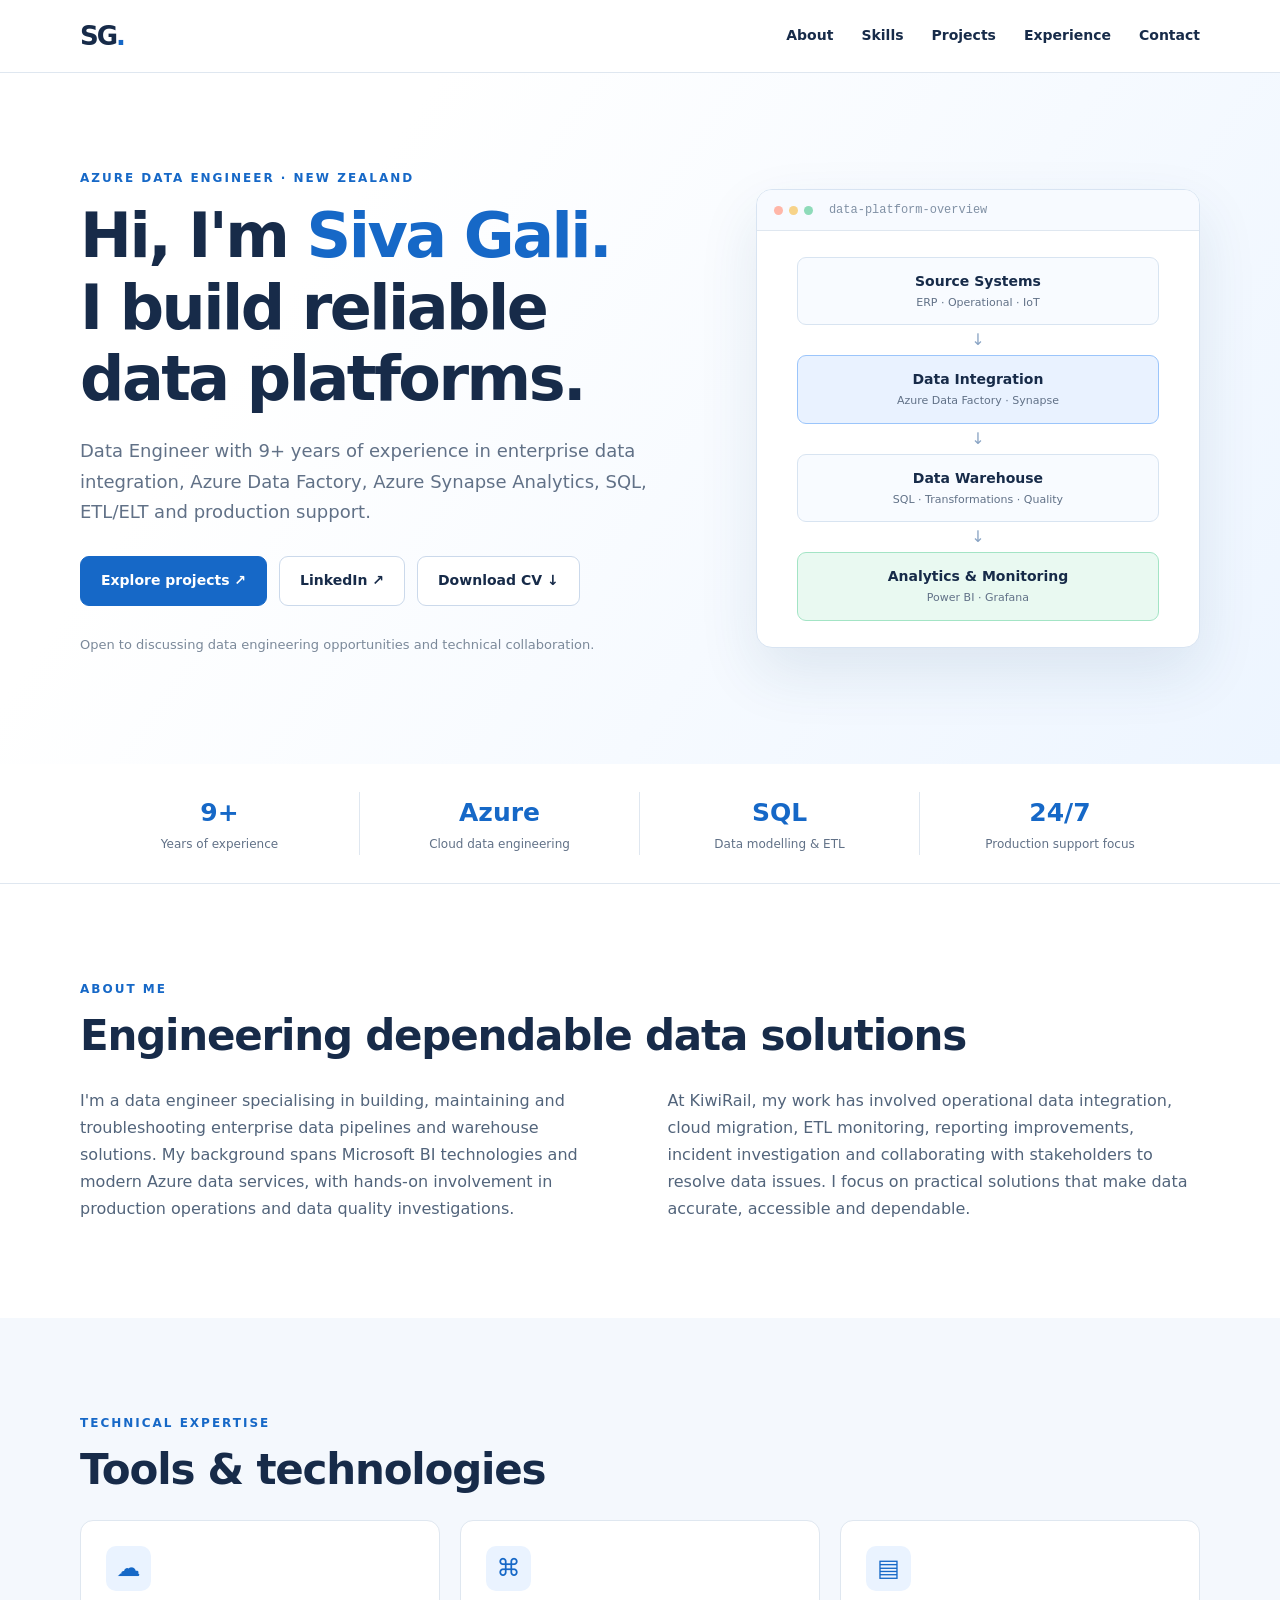
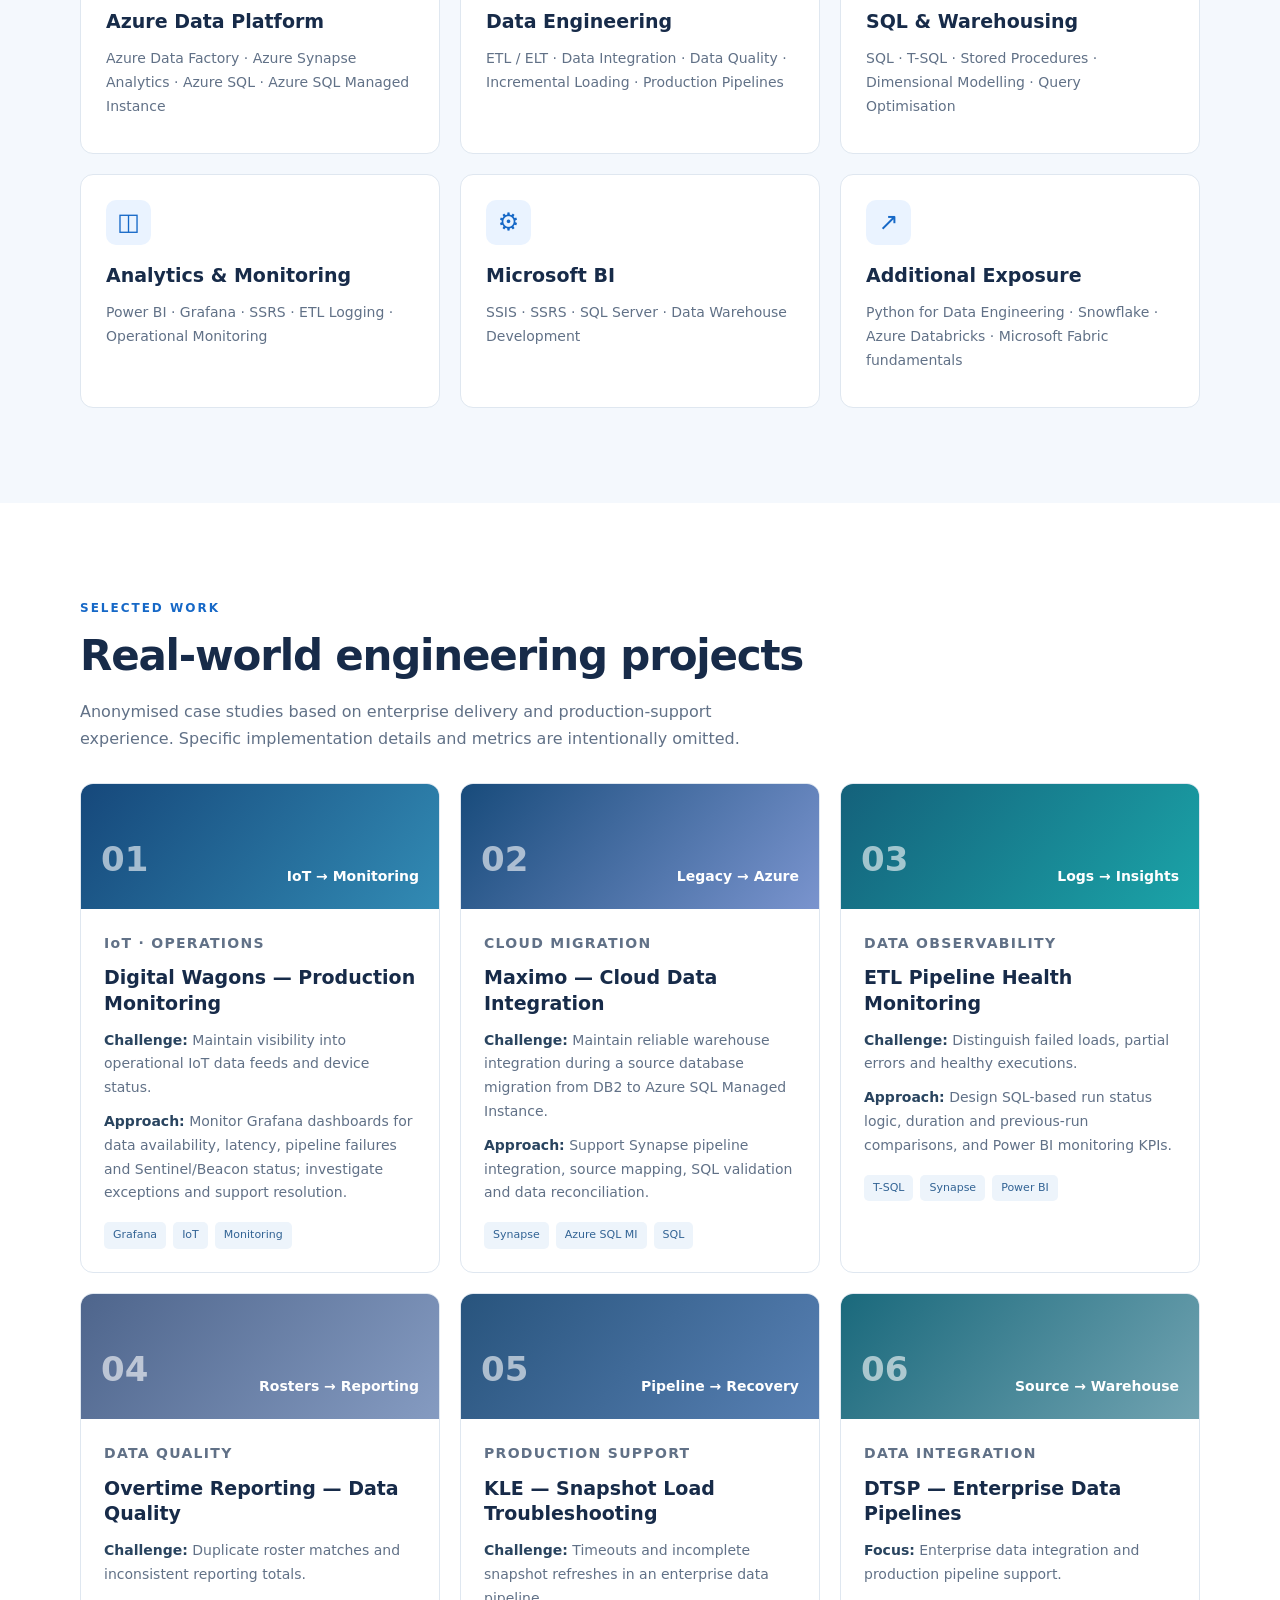
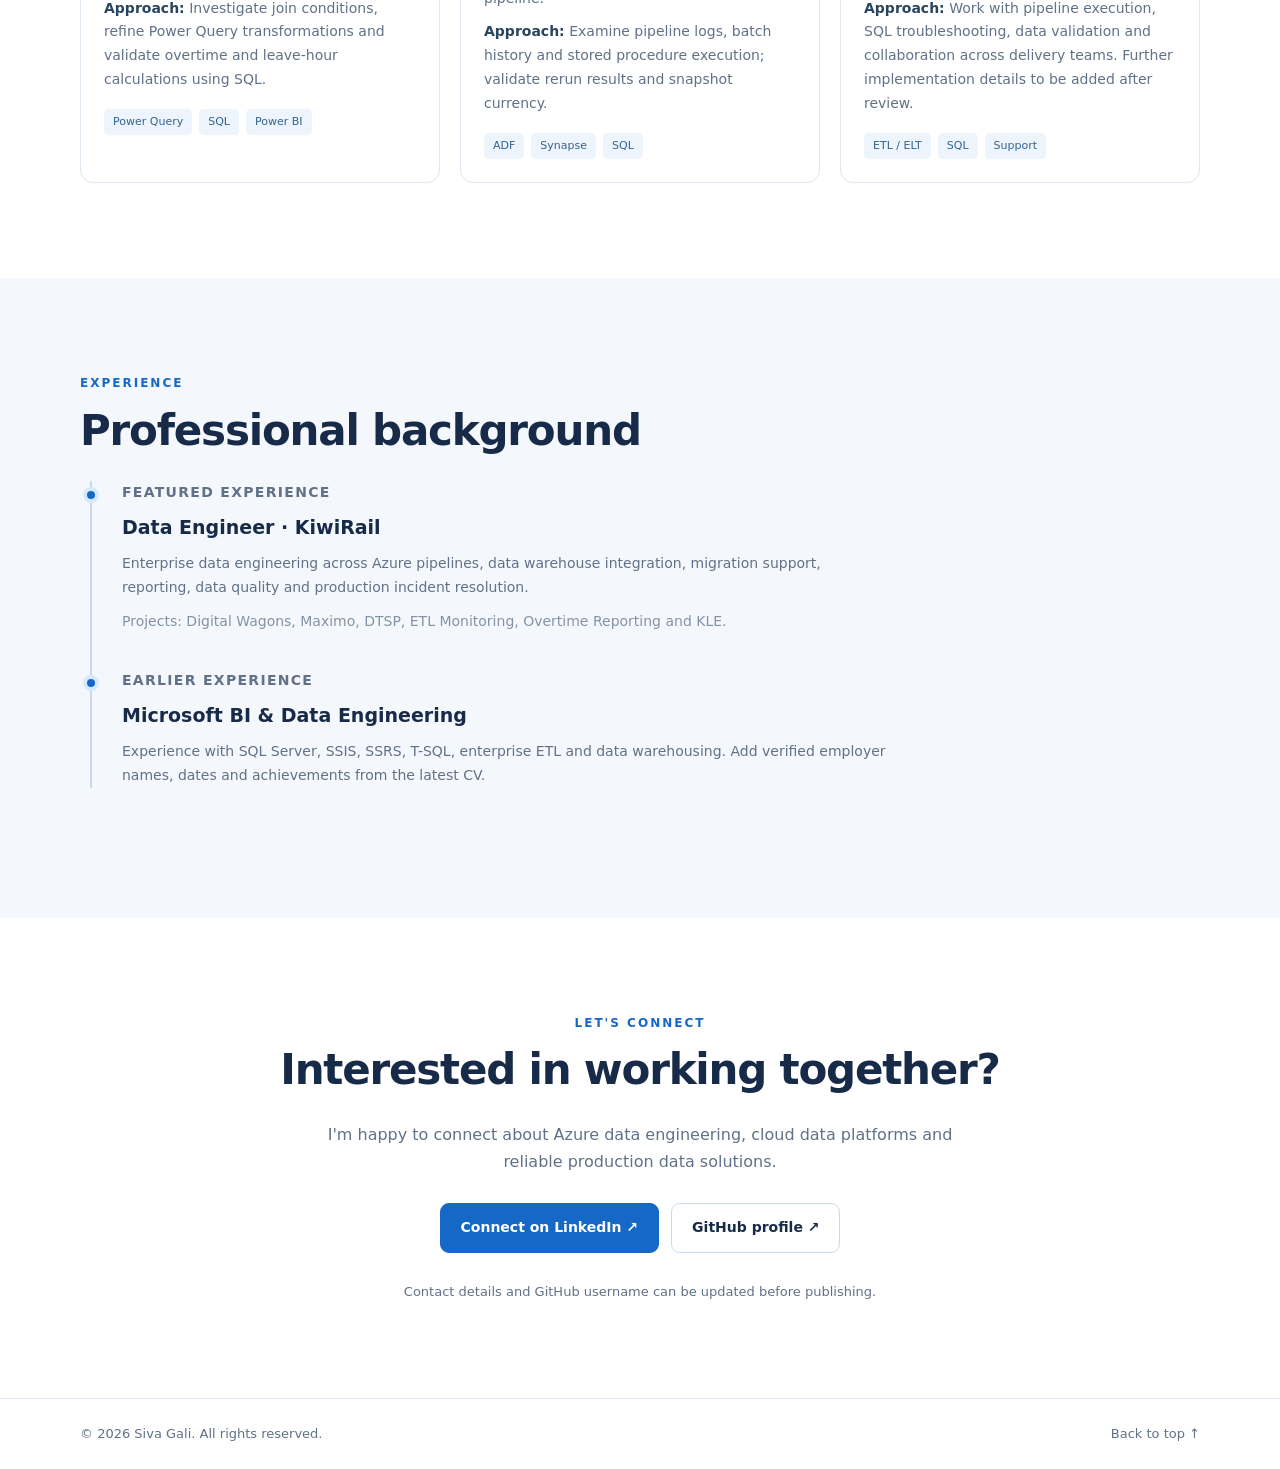
==== index.html @ 20478a02 "Add files via upload Version 1" ====
<!doctype html>
<html lang="en"><head><meta charset="utf-8"><meta name="viewport" content="width=device-width,initial-scale=1"><meta name="description" content="Siva Gali — Azure Data Engineer with 9+ years of experience in data engineering, ETL, Synapse, SQL and production support."><title>Siva Gali | Azure Data Engineer</title><link rel="stylesheet" href="styles.css"></head>
<body><header class="top"><nav class="wrap nav" aria-label="Main navigation"><a class="brand" href="#home">SG<span>.</span></a><button class="menu" aria-label="Toggle menu" aria-expanded="false">☰</button><div class="links" id="navlinks"><a href="#about">About</a><a href="#skills">Skills</a><a href="#projects">Projects</a><a href="#experience">Experience</a><a href="#contact">Contact</a></div></nav></header>
<main><section id="home" class="hero"><div class="wrap hero-grid"><div><p class="eyebrow">AZURE DATA ENGINEER · NEW ZEALAND</p><h1>Hi, I'm <span>Siva Gali.</span><br> I build reliable data platforms.</h1><p class="lead">Data Engineer with 9+ years of experience in enterprise data integration, Azure Data Factory, Azure Synapse Analytics, SQL, ETL/ELT and production support.</p><div class="actions"><a class="btn primary" href="#projects">Explore projects ↗</a><a class="btn secondary" href="https://www.linkedin.com/in/sivagali/" target="_blank" rel="noopener noreferrer">LinkedIn ↗</a><a class="btn secondary" href="resume.pdf" id="resume-link">Download CV ↓</a></div><p class="micro">Open to discussing data engineering opportunities and technical collaboration.</p></div><div class="hero-panel"><div class="panel-top"><span class="dot"></span><span class="dot"></span><span class="dot"></span><span class="panel-label">data-platform-overview</span></div><div class="flowchart"><div class="flow-node">Source Systems <small>ERP · Operational · IoT</small></div><div class="flow-arrow">↓</div><div class="flow-node blue">Data Integration <small>Azure Data Factory · Synapse</small></div><div class="flow-arrow">↓</div><div class="flow-node">Data Warehouse <small>SQL · Transformations · Quality</small></div><div class="flow-arrow">↓</div><div class="flow-node green">Analytics & Monitoring <small>Power BI · Grafana</small></div></div></div></div></section>
<section class="metrics"><div class="wrap metric-grid"><div><strong>9+</strong><span>Years of experience</span></div><div><strong>Azure</strong><span>Cloud data engineering</span></div><div><strong>SQL</strong><span>Data modelling & ETL</span></div><div><strong>24/7</strong><span>Production support focus</span></div></div></section>
<section id="about" class="section"><div class="wrap"><p class="eyebrow">ABOUT ME</p><h2>Engineering dependable data solutions</h2><div class="two-col"><p>I'm a data engineer specialising in building, maintaining and troubleshooting enterprise data pipelines and warehouse solutions. My background spans Microsoft BI technologies and modern Azure data services, with hands-on involvement in production operations and data quality investigations.</p><p>At KiwiRail, my work has involved operational data integration, cloud migration, ETL monitoring, reporting improvements, incident investigation and collaborating with stakeholders to resolve data issues. I focus on practical solutions that make data accurate, accessible and dependable.</p></div></div></section>
<section id="skills" class="section soft"><div class="wrap"><p class="eyebrow">TECHNICAL EXPERTISE</p><h2>Tools & technologies</h2><div class="skill-grid"><article class="tile"><div class="tile-icon">☁</div><h3>Azure Data Platform</h3><p>Azure Data Factory · Azure Synapse Analytics · Azure SQL · Azure SQL Managed Instance</p></article><article class="tile"><div class="tile-icon">⌘</div><h3>Data Engineering</h3><p>ETL / ELT · Data Integration · Data Quality · Incremental Loading · Production Pipelines</p></article><article class="tile"><div class="tile-icon">▤</div><h3>SQL & Warehousing</h3><p>SQL · T-SQL · Stored Procedures · Dimensional Modelling · Query Optimisation</p></article><article class="tile"><div class="tile-icon">◫</div><h3>Analytics & Monitoring</h3><p>Power BI · Grafana · SSRS · ETL Logging · Operational Monitoring</p></article><article class="tile"><div class="tile-icon">⚙</div><h3>Microsoft BI</h3><p>SSIS · SSRS · SQL Server · Data Warehouse Development</p></article><article class="tile"><div class="tile-icon">↗</div><h3>Additional Exposure</h3><p>Python for Data Engineering · Snowflake · Azure Databricks · Microsoft Fabric fundamentals</p></article></div></div></section>
<section id="projects" class="section"><div class="wrap"><p class="eyebrow">SELECTED WORK</p><h2>Real-world engineering projects</h2><p class="section-intro">Anonymised case studies based on enterprise delivery and production-support experience. Specific implementation details and metrics are intentionally omitted.</p><div class="project-grid">
<article class="project"><div class="project-art art1"><span>01</span><b>IoT → Monitoring</b></div><div class="project-body"><p class="category">IoT · OPERATIONS</p><h3>Digital Wagons — Production Monitoring</h3><p><b>Challenge:</b> Maintain visibility into operational IoT data feeds and device status.</p><p><b>Approach:</b> Monitor Grafana dashboards for data availability, latency, pipeline failures and Sentinel/Beacon status; investigate exceptions and support resolution.</p><div class="tags"><span>Grafana</span><span>IoT</span><span>Monitoring</span></div></div></article>
<article class="project"><div class="project-art art2"><span>02</span><b>Legacy → Azure</b></div><div class="project-body"><p class="category">CLOUD MIGRATION</p><h3>Maximo — Cloud Data Integration</h3><p><b>Challenge:</b> Maintain reliable warehouse integration during a source database migration from DB2 to Azure SQL Managed Instance.</p><p><b>Approach:</b> Support Synapse pipeline integration, source mapping, SQL validation and data reconciliation.</p><div class="tags"><span>Synapse</span><span>Azure SQL MI</span><span>SQL</span></div></div></article>
<article class="project"><div class="project-art art3"><span>03</span><b>Logs → Insights</b></div><div class="project-body"><p class="category">DATA OBSERVABILITY</p><h3>ETL Pipeline Health Monitoring</h3><p><b>Challenge:</b> Distinguish failed loads, partial errors and healthy executions.</p><p><b>Approach:</b> Design SQL-based run status logic, duration and previous-run comparisons, and Power BI monitoring KPIs.</p><div class="tags"><span>T-SQL</span><span>Synapse</span><span>Power BI</span></div></div></article>
<article class="project"><div class="project-art art4"><span>04</span><b>Rosters → Reporting</b></div><div class="project-body"><p class="category">DATA QUALITY</p><h3>Overtime Reporting — Data Quality</h3><p><b>Challenge:</b> Duplicate roster matches and inconsistent reporting totals.</p><p><b>Approach:</b> Investigate join conditions, refine Power Query transformations and validate overtime and leave-hour calculations using SQL.</p><div class="tags"><span>Power Query</span><span>SQL</span><span>Power BI</span></div></div></article>
<article class="project"><div class="project-art art5"><span>05</span><b>Pipeline → Recovery</b></div><div class="project-body"><p class="category">PRODUCTION SUPPORT</p><h3>KLE — Snapshot Load Troubleshooting</h3><p><b>Challenge:</b> Timeouts and incomplete snapshot refreshes in an enterprise data pipeline.</p><p><b>Approach:</b> Examine pipeline logs, batch history and stored procedure execution; validate rerun results and snapshot currency.</p><div class="tags"><span>ADF</span><span>Synapse</span><span>SQL</span></div></div></article>
<article class="project"><div class="project-art art6"><span>06</span><b>Source → Warehouse</b></div><div class="project-body"><p class="category">DATA INTEGRATION</p><h3>DTSP — Enterprise Data Pipelines</h3><p><b>Focus:</b> Enterprise data integration and production pipeline support.</p><p><b>Approach:</b> Work with pipeline execution, SQL troubleshooting, data validation and collaboration across delivery teams. Further implementation details to be added after review.</p><div class="tags"><span>ETL / ELT</span><span>SQL</span><span>Support</span></div></div></article>
</div></div></section>
<section id="experience" class="section soft"><div class="wrap"><p class="eyebrow">EXPERIENCE</p><h2>Professional background</h2><div class="timeline"><div class="timeline-item"><span class="timeline-mark"></span><div><p class="category">FEATURED EXPERIENCE</p><h3>Data Engineer · KiwiRail</h3><p>Enterprise data engineering across Azure pipelines, data warehouse integration, migration support, reporting, data quality and production incident resolution.</p><p class="muted">Projects: Digital Wagons, Maximo, DTSP, ETL Monitoring, Overtime Reporting and KLE.</p></div></div><div class="timeline-item"><span class="timeline-mark"></span><div><p class="category">EARLIER EXPERIENCE</p><h3>Microsoft BI & Data Engineering</h3><p>Experience with SQL Server, SSIS, SSRS, T-SQL, enterprise ETL and data warehousing. Add verified employer names, dates and achievements from the latest CV.</p></div></div></div></div></section>
<section id="contact" class="section contact"><div class="wrap"><p class="eyebrow">LET'S CONNECT</p><h2>Interested in working together?</h2><p>I'm happy to connect about Azure data engineering, cloud data platforms and reliable production data solutions.</p><div class="actions centered"><a class="btn primary" href="https://www.linkedin.com/in/sivagali/" target="_blank" rel="noopener noreferrer">Connect on LinkedIn ↗</a><a class="btn secondary" href="https://github.com/" target="_blank" rel="noopener noreferrer" id="github-link">GitHub profile ↗</a></div><p class="micro">Contact details and GitHub username can be updated before publishing.</p></div></section></main>
<footer><div class="wrap footer"><span>© <span id="year"></span> Siva Gali. All rights reserved.</span><a href="#home">Back to top ↑</a></div></footer><script src="script.js"></script></body></html>
---- styles.css ----
:root{--ink:#172b49;--muted:#617187;--blue:#1668c7;--pale:#f4f8fd;--line:#dfe7f0;--white:#fff}*{box-sizing:border-box}html{scroll-behavior:smooth;scroll-padding-top:80px}body{margin:0;font:16px/1.7 system-ui,-apple-system,Segoe UI,Arial,sans-serif;color:var(--ink);background:white}a{color:inherit;text-decoration:none}.wrap{width:min(1120px,calc(100% - 40px));margin:auto}.top{position:sticky;top:0;z-index:10;background:#ffffffed;backdrop-filter:blur(12px);border-bottom:1px solid var(--line)}.nav{height:72px;display:flex;justify-content:space-between;align-items:center}.brand{font-size:26px;font-weight:850;letter-spacing:-2px}.brand span,h1 span{color:var(--blue)}.links{display:flex;gap:28px;font-size:14px;font-weight:650}.links a:hover,.footer a:hover{color:var(--blue)}.menu{display:none;border:0;background:transparent;font-size:24px;cursor:pointer}.hero{background:linear-gradient(125deg,#fff 25%,#edf5ff);padding:95px 0}.hero-grid{display:grid;grid-template-columns:1.15fr .85fr;gap:75px;align-items:center}.eyebrow,.category{font-size:12px;letter-spacing:2px;font-weight:800;color:var(--blue);margin:0 0 12px}.category{font-size:10px;letter-spacing:1.3px}.hero h1{font-size:clamp(38px,5vw,62px);line-height:1.15;letter-spacing:-2.5px;margin:0 0 22px}.lead{font-size:18px;color:var(--muted);max-width:650px}.actions{display:flex;flex-wrap:wrap;gap:12px;margin:28px 0}.btn{display:inline-flex;align-items:center;justify-content:center;padding:12px 20px;border-radius:9px;font-weight:700;font-size:14px;border:1px solid #cbd9eb;transition:.2s}.btn:hover{transform:translateY(-2px);box-shadow:0 8px 20px #17335b1a}.primary{background:var(--blue);color:white;border-color:var(--blue)}.secondary{background:white;color:var(--ink)}.micro{color:#7b899a;font-size:13px}.hero-panel{border:1px solid #d8e4f2;background:white;border-radius:16px;box-shadow:0 25px 60px #1b47721b;overflow:hidden}.panel-top{background:#f7faff;border-bottom:1px solid var(--line);padding:13px 17px;display:flex;align-items:center;gap:6px}.dot{width:9px;height:9px;border-radius:50%;background:#c9d8e9}.dot:first-child{background:#ffb6a8}.dot:nth-child(2){background:#f7d389}.dot:nth-child(3){background:#8edbb9}.panel-label{margin-left:10px;font:12px ui-monospace,monospace;color:#8191a5}.flowchart{padding:26px 40px;text-align:center}.flow-node{border:1px solid #d8e4f1;background:#f8fbff;padding:12px 14px;border-radius:9px;font-weight:800;font-size:14px}.flow-node small{display:block;font-weight:500;font-size:11px;color:var(--muted)}.flow-node.blue{background:#e9f2ff;border-color:#9bc5fb}.flow-node.green{background:#e9f9f1;border-color:#a3e4c5}.flow-arrow{color:#8aa4c4;line-height:30px}.metrics{border-bottom:1px solid var(--line)}.metric-grid{display:grid;grid-template-columns:repeat(4,1fr);padding:28px 0}.metric-grid>div{display:flex;flex-direction:column;align-items:center;border-right:1px solid var(--line)}.metric-grid>div:last-child{border:0}.metric-grid strong{font-size:25px;color:var(--blue)}.metric-grid span{font-size:12px;color:var(--muted)}.section{padding:95px 0}.soft{background:var(--pale)}h2{font-size:clamp(29px,3.4vw,42px);line-height:1.2;letter-spacing:-1.2px;margin:0 0 25px}h3{font-size:19px;line-height:1.35;margin:0 0 12px}.two-col{display:grid;grid-template-columns:1fr 1fr;gap:55px;color:#52647b}.two-col p{margin:0}.skill-grid,.project-grid{display:grid;grid-template-columns:repeat(3,1fr);gap:20px}.tile,.project{background:white;border:1px solid var(--line);border-radius:13px;overflow:hidden}.tile{padding:25px}.tile-icon{width:45px;height:45px;display:grid;place-items:center;background:#eaf3ff;color:var(--blue);font-size:24px;border-radius:10px;margin-bottom:18px}.tile p,.project p,.timeline p{color:var(--muted);font-size:14px;margin:0 0 10px}.section-intro{color:var(--muted);max-width:720px;margin:-8px 0 30px}.project{transition:.2s}.project:hover{box-shadow:0 12px 30px #1c49711a;transform:translateY(-3px)}.project-art{height:125px;display:flex;justify-content:space-between;align-items:end;padding:20px;color:white}.project-art span{font-size:34px;font-weight:800;opacity:.6}.project-art b{font-size:14px}.art1{background:linear-gradient(130deg,#16487b,#328bb4)}.art2{background:linear-gradient(130deg,#184b7b,#7a94ce)}.art3{background:linear-gradient(130deg,#14617b,#1ba4a8)}.art4{background:linear-gradient(130deg,#4e658c,#859bc1)}.art5{background:linear-gradient(130deg,#28547d,#5880b3)}.art6{background:linear-gradient(130deg,#1a697c,#71a3b1)}.project-body{padding:23px}.project-body b{color:#29445f}.tags{display:flex;gap:7px;flex-wrap:wrap;margin-top:17px}.tags span{font-size:11px;background:#edf4fb;color:#326394;border-radius:5px;padding:4px 9px}.timeline{border-left:2px solid #c8d9ed;margin-left:10px;padding-left:30px;max-width:800px}.timeline-item{position:relative;margin-bottom:35px}.timeline-mark{position:absolute;left:-39px;top:6px;width:16px;height:16px;background:var(--blue);border:4px solid #d6eaff;border-radius:50%}.muted{color:#8492a5!important}.contact{text-align:center}.contact p:not(.eyebrow){color:var(--muted);max-width:630px;margin:auto}.centered{justify-content:center}footer{border-top:1px solid var(--line)}.footer{padding:24px 0;display:flex;justify-content:space-between;font-size:13px;color:var(--muted)}@media(max-width:850px){.hero-grid{grid-template-columns:1fr;gap:40px}.hero{padding:65px 0}.skill-grid,.project-grid{grid-template-columns:repeat(2,1fr)}.two-col{gap:25px}.metric-grid{grid-template-columns:repeat(2,1fr);gap:20px}.metric-grid>div:nth-child(2){border:0}}@media(max-width:580px){.menu{display:block}.links{display:none;position:absolute;top:72px;left:0;right:0;background:white;flex-direction:column;gap:0;border-bottom:1px solid var(--line);box-shadow:0 10px 20px #0001}.links.open{display:flex}.links a{padding:13px 22px}.hero h1{letter-spacing:-1.5px}.flowchart{padding:22px}.skill-grid,.project-grid,.two-col{grid-template-columns:1fr}.section{padding:65px 0}.metric-grid strong{font-size:22px}.footer{gap:15px;flex-wrap:wrap}}
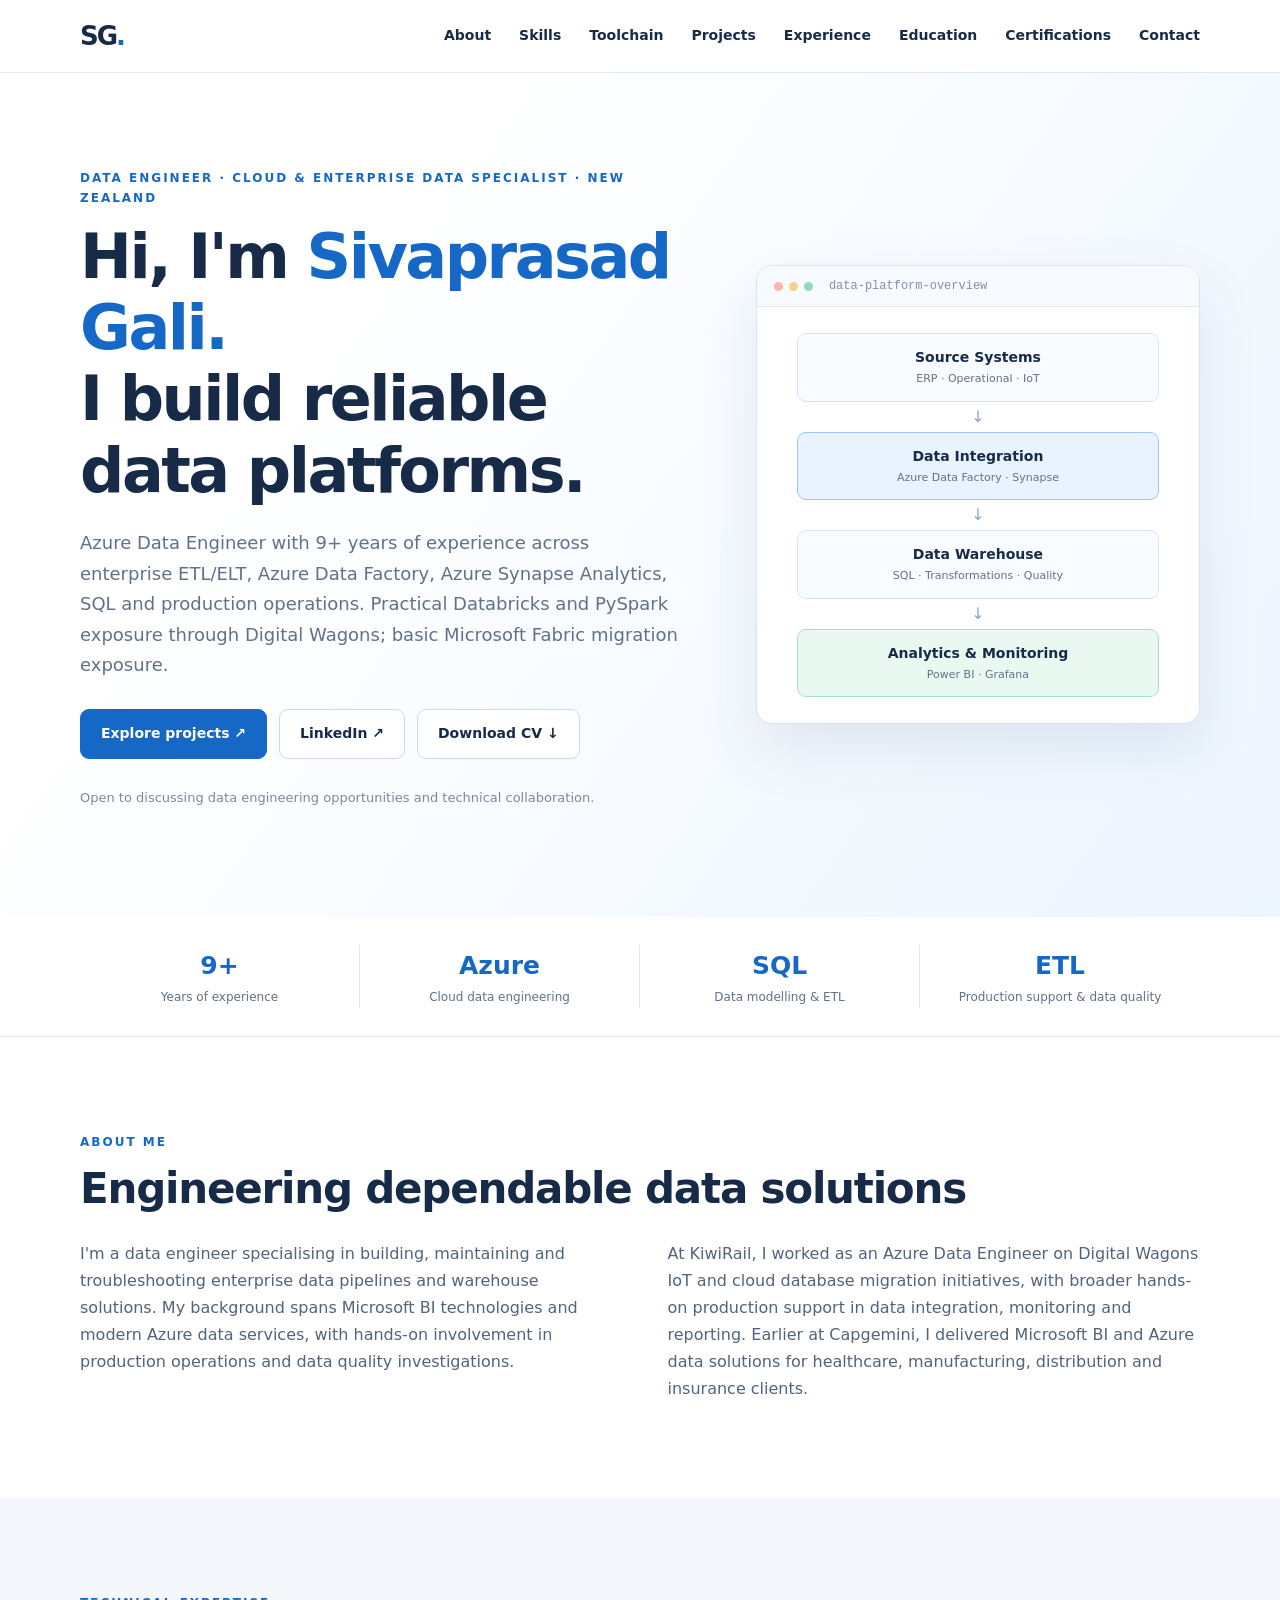
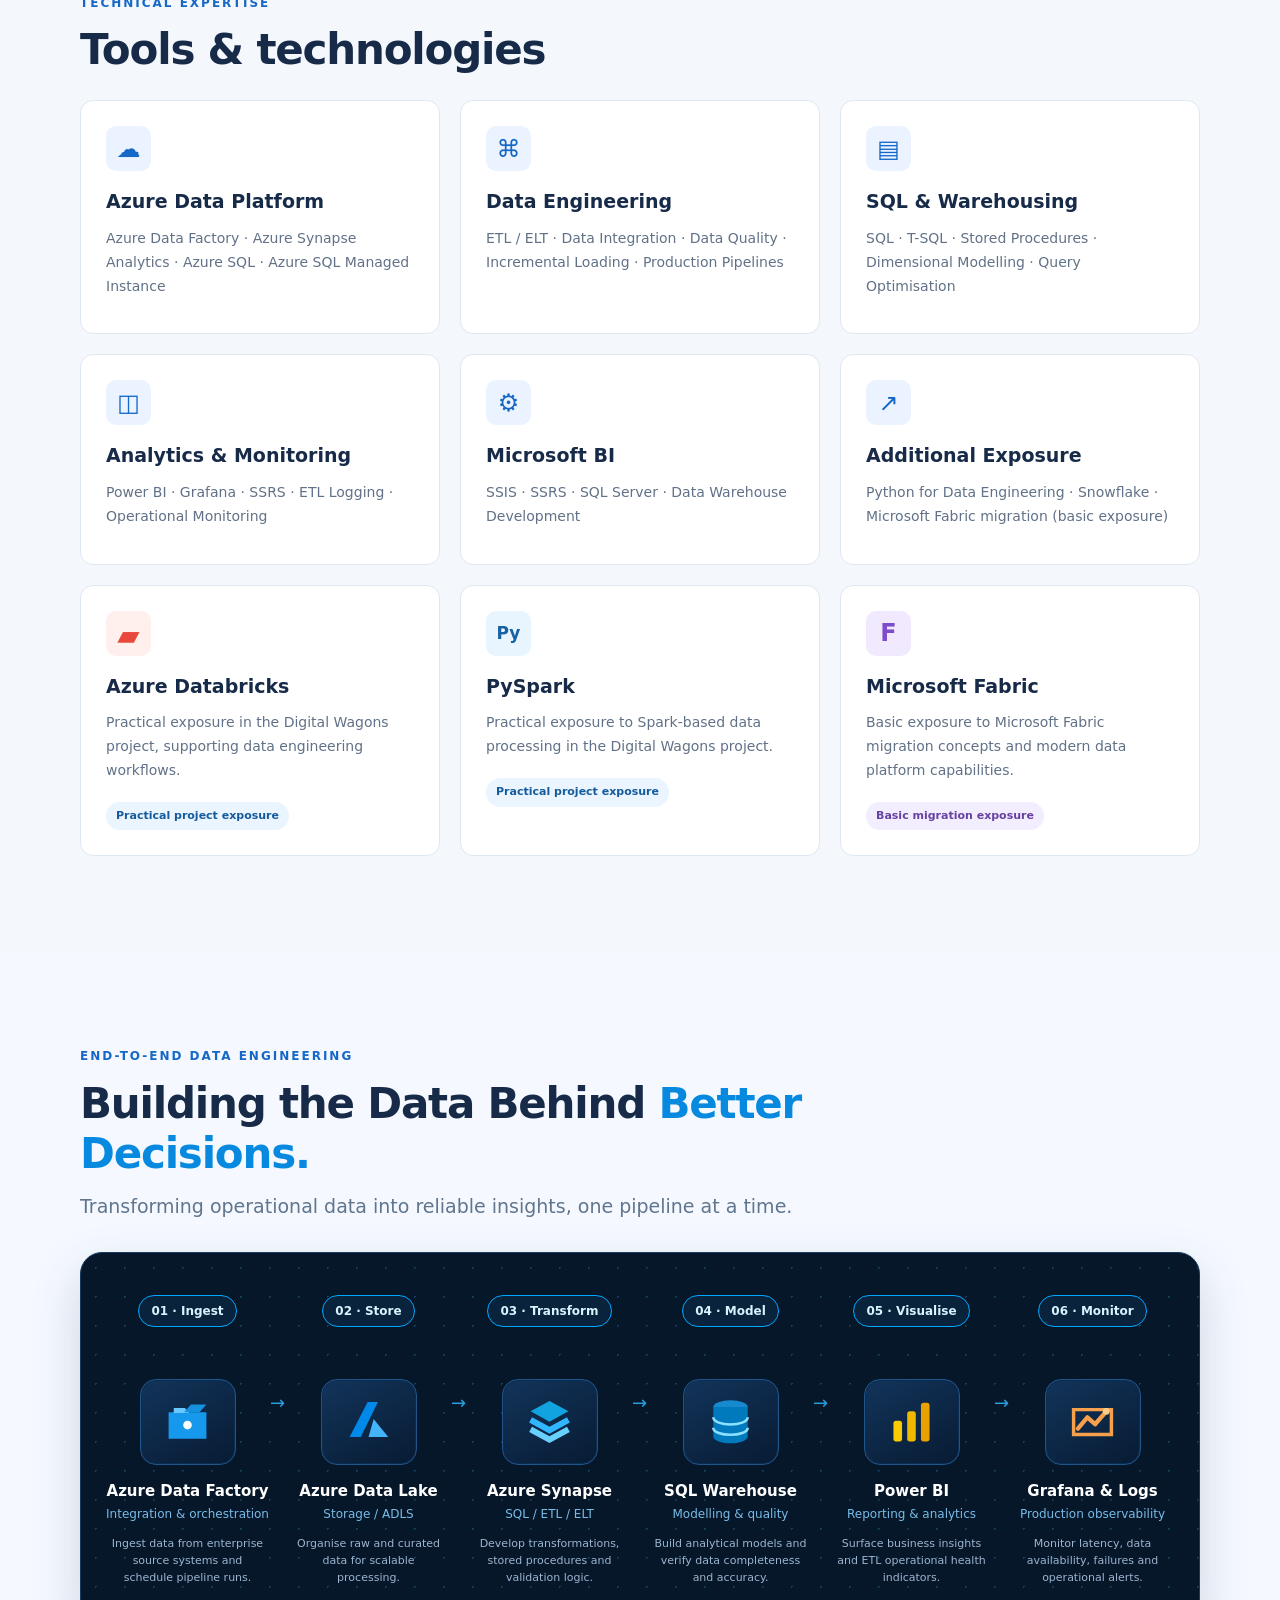
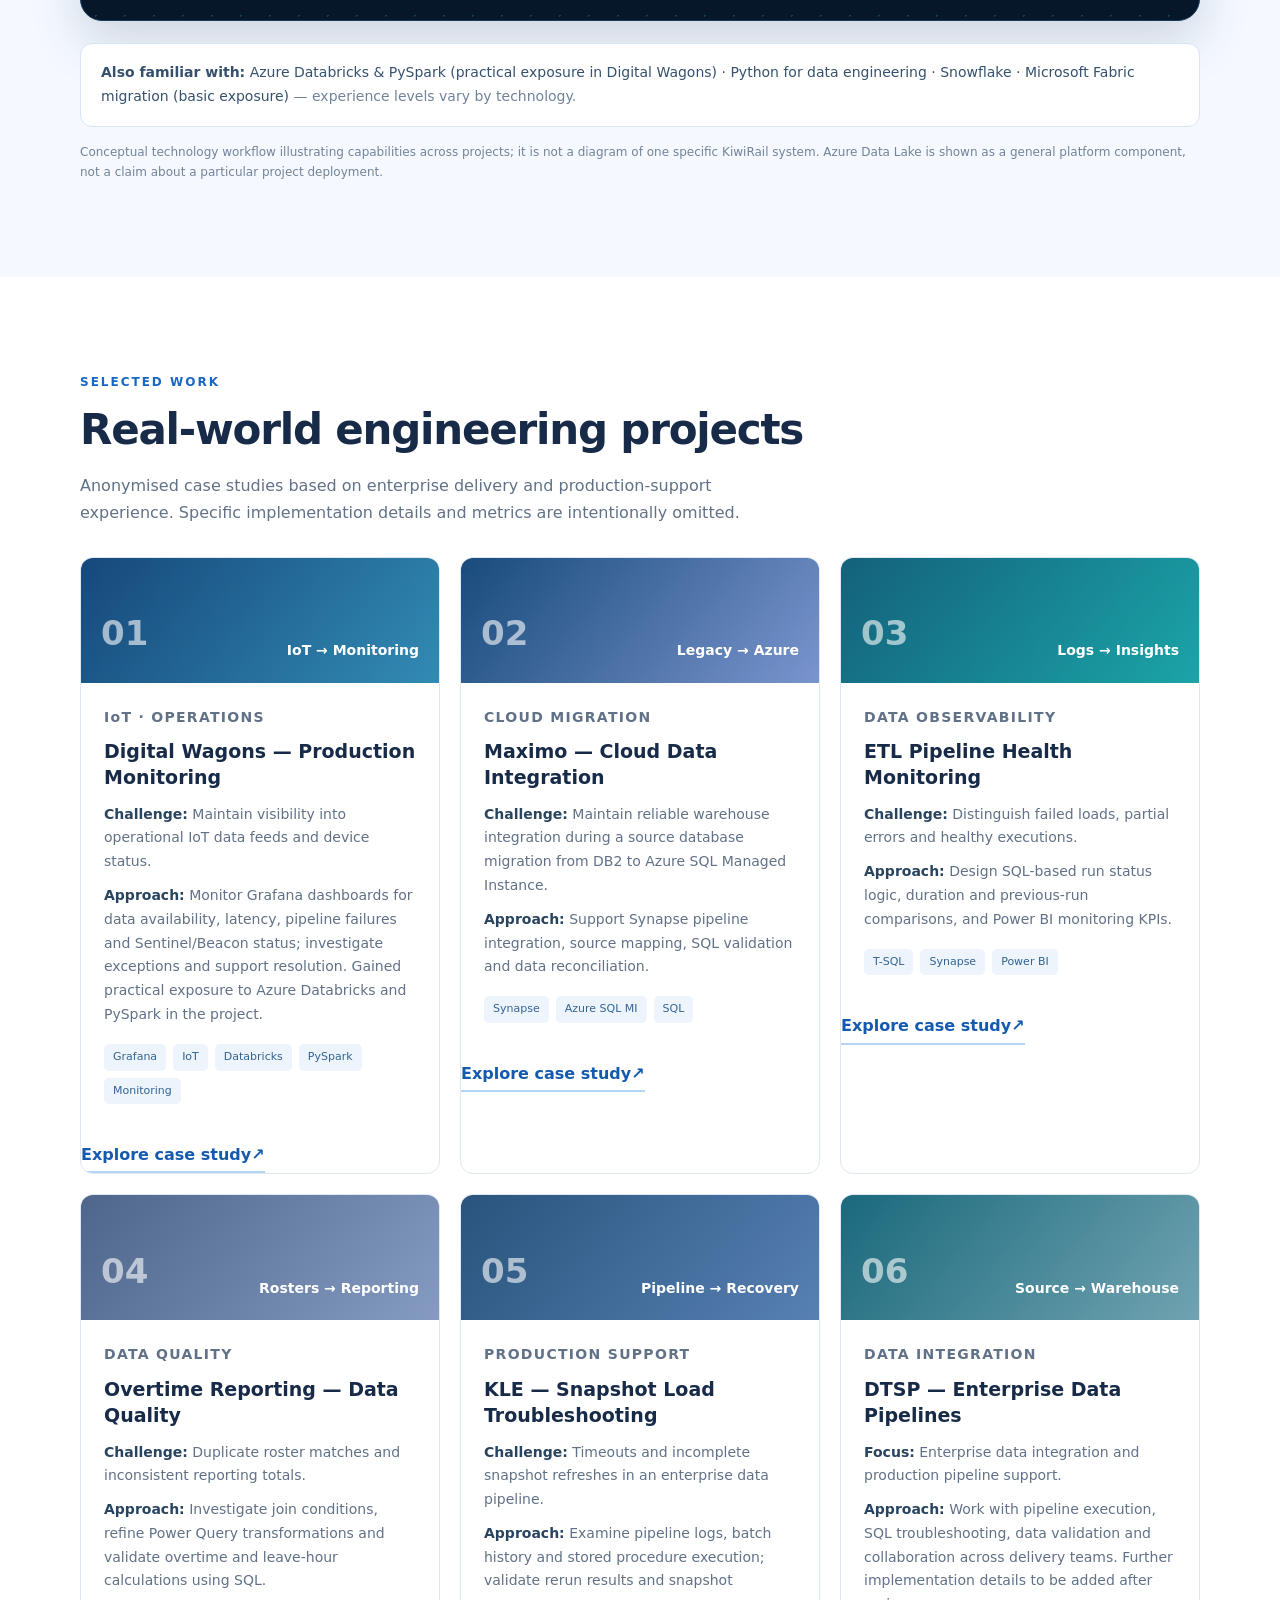
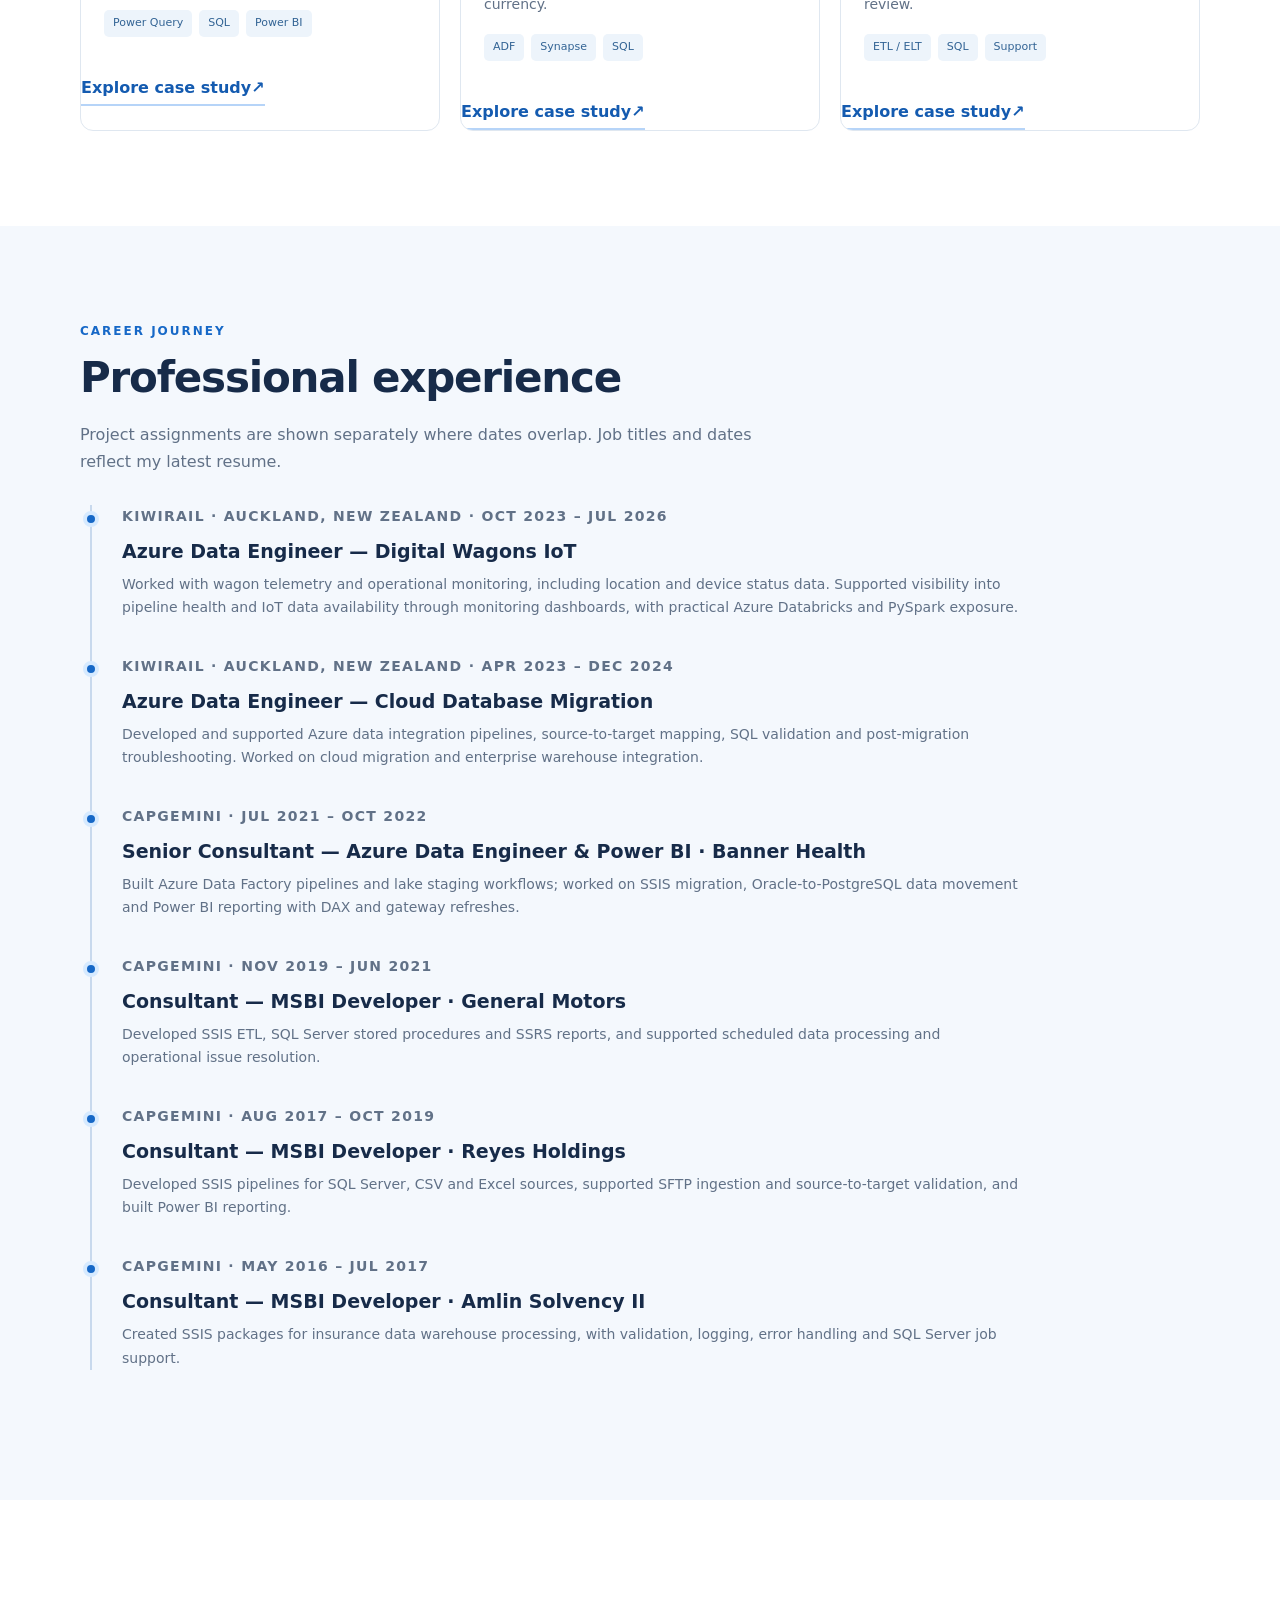
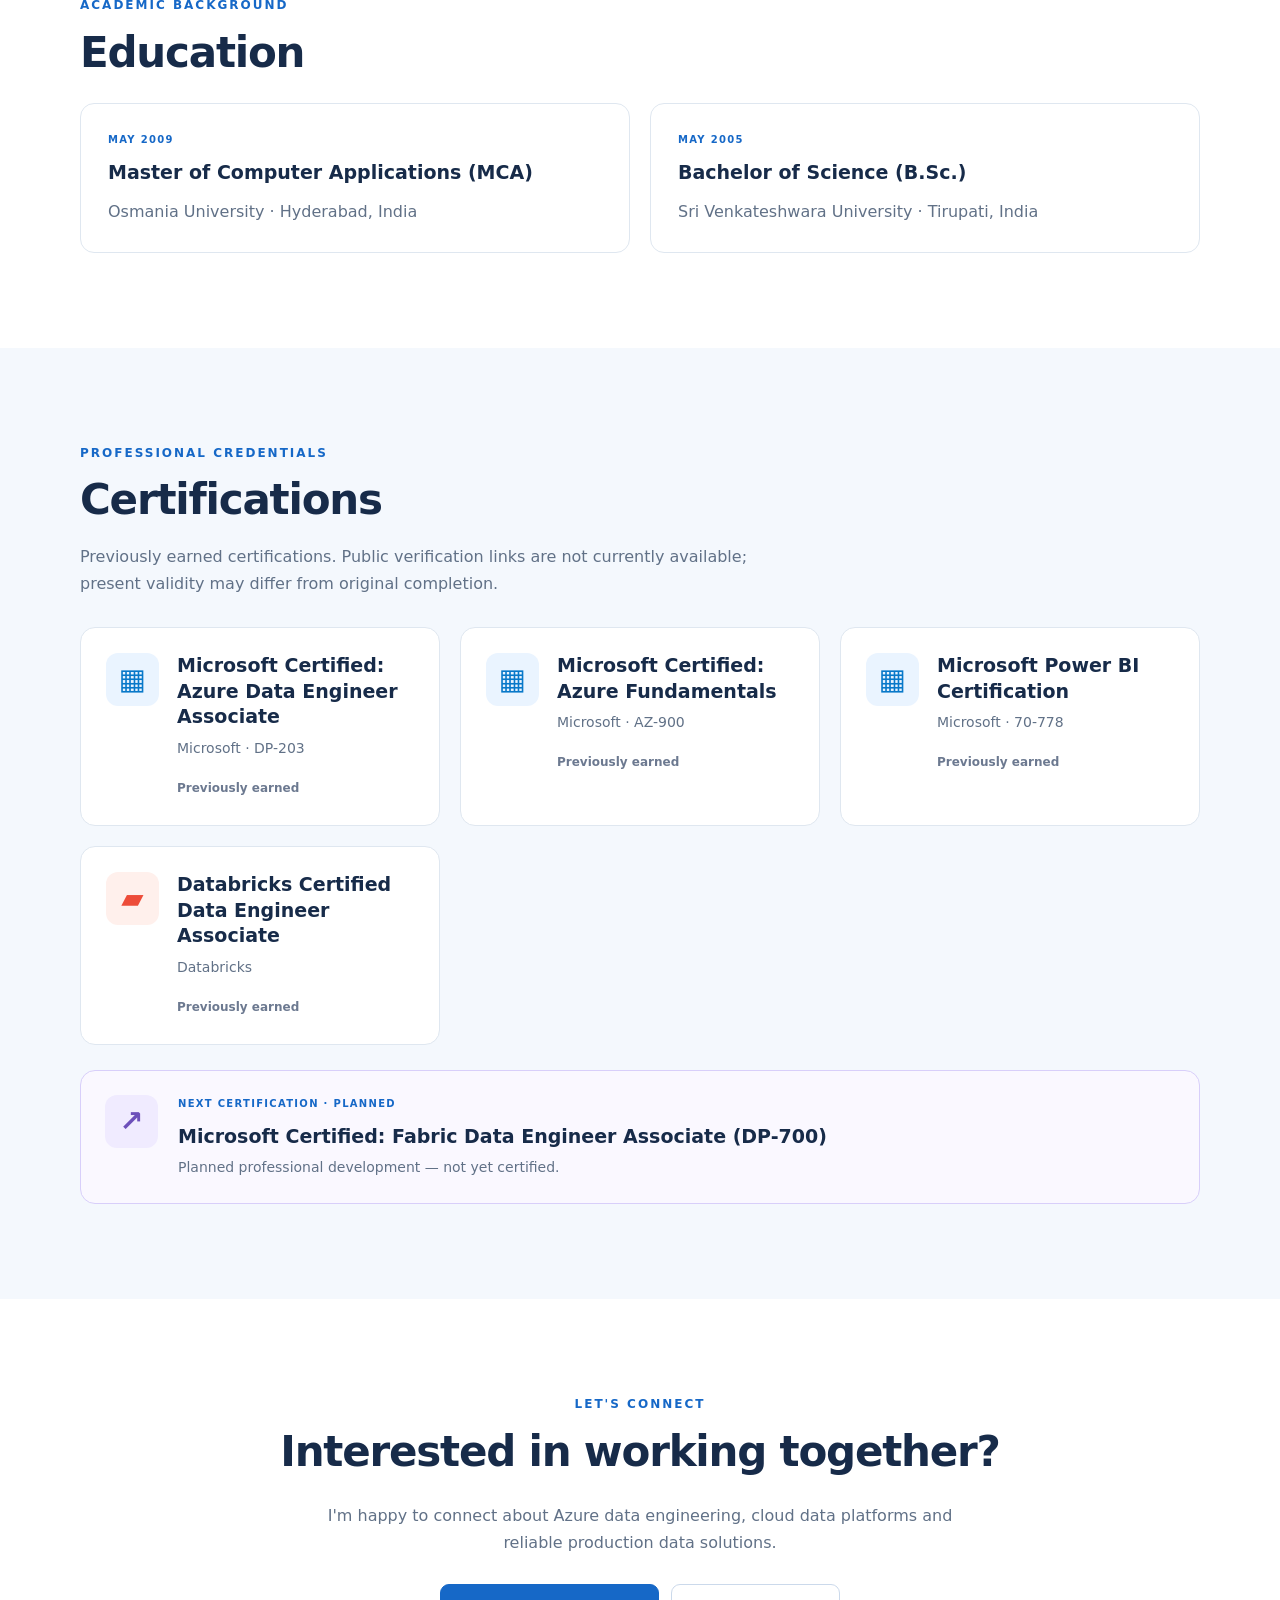
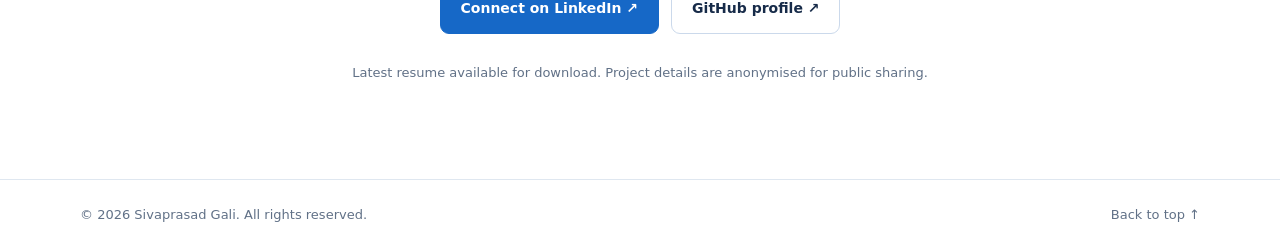
==== commit ac31a55b: "Add files via upload Update Azure Data Engineer Portfolio V6" ====
--- a/index.html
+++ b/index.html
@@ -1,18 +1,48 @@
 <!doctype html>
-<html lang="en"><head><meta charset="utf-8"><meta name="viewport" content="width=device-width,initial-scale=1"><meta name="description" content="Siva Gali — Azure Data Engineer with 9+ years of experience in data engineering, ETL, Synapse, SQL and production support."><title>Siva Gali | Azure Data Engineer</title><link rel="stylesheet" href="styles.css"></head>
-<body><header class="top"><nav class="wrap nav" aria-label="Main navigation"><a class="brand" href="#home">SG<span>.</span></a><button class="menu" aria-label="Toggle menu" aria-expanded="false">☰</button><div class="links" id="navlinks"><a href="#about">About</a><a href="#skills">Skills</a><a href="#projects">Projects</a><a href="#experience">Experience</a><a href="#contact">Contact</a></div></nav></header>
-<main><section id="home" class="hero"><div class="wrap hero-grid"><div><p class="eyebrow">AZURE DATA ENGINEER · NEW ZEALAND</p><h1>Hi, I'm <span>Siva Gali.</span><br> I build reliable data platforms.</h1><p class="lead">Data Engineer with 9+ years of experience in enterprise data integration, Azure Data Factory, Azure Synapse Analytics, SQL, ETL/ELT and production support.</p><div class="actions"><a class="btn primary" href="#projects">Explore projects ↗</a><a class="btn secondary" href="https://www.linkedin.com/in/sivagali/" target="_blank" rel="noopener noreferrer">LinkedIn ↗</a><a class="btn secondary" href="resume.pdf" id="resume-link">Download CV ↓</a></div><p class="micro">Open to discussing data engineering opportunities and technical collaboration.</p></div><div class="hero-panel"><div class="panel-top"><span class="dot"></span><span class="dot"></span><span class="dot"></span><span class="panel-label">data-platform-overview</span></div><div class="flowchart"><div class="flow-node">Source Systems <small>ERP · Operational · IoT</small></div><div class="flow-arrow">↓</div><div class="flow-node blue">Data Integration <small>Azure Data Factory · Synapse</small></div><div class="flow-arrow">↓</div><div class="flow-node">Data Warehouse <small>SQL · Transformations · Quality</small></div><div class="flow-arrow">↓</div><div class="flow-node green">Analytics & Monitoring <small>Power BI · Grafana</small></div></div></div></div></section>
-<section class="metrics"><div class="wrap metric-grid"><div><strong>9+</strong><span>Years of experience</span></div><div><strong>Azure</strong><span>Cloud data engineering</span></div><div><strong>SQL</strong><span>Data modelling & ETL</span></div><div><strong>24/7</strong><span>Production support focus</span></div></div></section>
-<section id="about" class="section"><div class="wrap"><p class="eyebrow">ABOUT ME</p><h2>Engineering dependable data solutions</h2><div class="two-col"><p>I'm a data engineer specialising in building, maintaining and troubleshooting enterprise data pipelines and warehouse solutions. My background spans Microsoft BI technologies and modern Azure data services, with hands-on involvement in production operations and data quality investigations.</p><p>At KiwiRail, my work has involved operational data integration, cloud migration, ETL monitoring, reporting improvements, incident investigation and collaborating with stakeholders to resolve data issues. I focus on practical solutions that make data accurate, accessible and dependable.</p></div></div></section>
-<section id="skills" class="section soft"><div class="wrap"><p class="eyebrow">TECHNICAL EXPERTISE</p><h2>Tools & technologies</h2><div class="skill-grid"><article class="tile"><div class="tile-icon">☁</div><h3>Azure Data Platform</h3><p>Azure Data Factory · Azure Synapse Analytics · Azure SQL · Azure SQL Managed Instance</p></article><article class="tile"><div class="tile-icon">⌘</div><h3>Data Engineering</h3><p>ETL / ELT · Data Integration · Data Quality · Incremental Loading · Production Pipelines</p></article><article class="tile"><div class="tile-icon">▤</div><h3>SQL & Warehousing</h3><p>SQL · T-SQL · Stored Procedures · Dimensional Modelling · Query Optimisation</p></article><article class="tile"><div class="tile-icon">◫</div><h3>Analytics & Monitoring</h3><p>Power BI · Grafana · SSRS · ETL Logging · Operational Monitoring</p></article><article class="tile"><div class="tile-icon">⚙</div><h3>Microsoft BI</h3><p>SSIS · SSRS · SQL Server · Data Warehouse Development</p></article><article class="tile"><div class="tile-icon">↗</div><h3>Additional Exposure</h3><p>Python for Data Engineering · Snowflake · Azure Databricks · Microsoft Fabric fundamentals</p></article></div></div></section>
+<html lang="en"><head><meta charset="utf-8"><meta name="viewport" content="width=device-width,initial-scale=1"><meta name="description" content="Sivaprasad Gali — Azure Data Engineer with 9+ years of experience in data engineering, ETL, Synapse, SQL and production support."><title>Sivaprasad Gali | Data Engineer &amp; Cloud Data Specialist</title><link rel="stylesheet" href="styles.css"></head>
+<body><header class="top"><nav class="wrap nav" aria-label="Main navigation"><a class="brand" href="#home">SG<span>.</span></a><button class="menu" aria-label="Toggle menu" aria-expanded="false">☰</button><div class="links" id="navlinks"><a href="#about">About</a><a href="#skills">Skills</a><a href="#toolchain">Toolchain</a><a href="#projects">Projects</a><a href="#experience">Experience</a><a href="#education">Education</a><a href="#certifications">Certifications</a><a href="#contact">Contact</a></div></nav></header>
+<main><section id="home" class="hero"><div class="wrap hero-grid"><div><p class="eyebrow">DATA ENGINEER · CLOUD &amp; ENTERPRISE DATA SPECIALIST · NEW ZEALAND</p><h1>Hi, I'm <span>Sivaprasad Gali.</span><br> I build reliable data platforms.</h1><p class="lead">Azure Data Engineer with 9+ years of experience across enterprise ETL/ELT, Azure Data Factory, Azure Synapse Analytics, SQL and production operations. Practical Databricks and PySpark exposure through Digital Wagons; basic Microsoft Fabric migration exposure.</p><div class="actions"><a class="btn primary" href="#projects">Explore projects ↗</a><a class="btn secondary" href="https://www.linkedin.com/in/sivaprasad-gali-azure-data-engineer/" target="_blank" rel="noopener noreferrer">LinkedIn ↗</a><a class="btn secondary" href="resume.pdf" id="resume-link" download="Sivaprasad_Gali_Data_Engineer_Resume.pdf">Download CV ↓</a></div><p class="micro">Open to discussing data engineering opportunities and technical collaboration.</p></div><div class="hero-panel"><div class="panel-top"><span class="dot"></span><span class="dot"></span><span class="dot"></span><span class="panel-label">data-platform-overview</span></div><div class="flowchart"><div class="flow-node">Source Systems <small>ERP · Operational · IoT</small></div><div class="flow-arrow">↓</div><div class="flow-node blue">Data Integration <small>Azure Data Factory · Synapse</small></div><div class="flow-arrow">↓</div><div class="flow-node">Data Warehouse <small>SQL · Transformations · Quality</small></div><div class="flow-arrow">↓</div><div class="flow-node green">Analytics & Monitoring <small>Power BI · Grafana</small></div></div></div></div></section>
+<section class="metrics"><div class="wrap metric-grid"><div><strong>9+</strong><span>Years of experience</span></div><div><strong>Azure</strong><span>Cloud data engineering</span></div><div><strong>SQL</strong><span>Data modelling & ETL</span></div><div><strong>ETL</strong><span>Production support &amp; data quality</span></div></div></section>
+<section id="about" class="section"><div class="wrap"><p class="eyebrow">ABOUT ME</p><h2>Engineering dependable data solutions</h2><div class="two-col"><p>I'm a data engineer specialising in building, maintaining and troubleshooting enterprise data pipelines and warehouse solutions. My background spans Microsoft BI technologies and modern Azure data services, with hands-on involvement in production operations and data quality investigations.</p><p>At KiwiRail, I worked as an Azure Data Engineer on Digital Wagons IoT and cloud database migration initiatives, with broader hands-on production support in data integration, monitoring and reporting. Earlier at Capgemini, I delivered Microsoft BI and Azure data solutions for healthcare, manufacturing, distribution and insurance clients.</p></div></div></section>
+<section id="skills" class="section soft"><div class="wrap"><p class="eyebrow">TECHNICAL EXPERTISE</p><h2>Tools & technologies</h2><div class="skill-grid"><article class="tile"><div class="tile-icon">☁</div><h3>Azure Data Platform</h3><p>Azure Data Factory · Azure Synapse Analytics · Azure SQL · Azure SQL Managed Instance</p></article><article class="tile"><div class="tile-icon">⌘</div><h3>Data Engineering</h3><p>ETL / ELT · Data Integration · Data Quality · Incremental Loading · Production Pipelines</p></article><article class="tile"><div class="tile-icon">▤</div><h3>SQL & Warehousing</h3><p>SQL · T-SQL · Stored Procedures · Dimensional Modelling · Query Optimisation</p></article><article class="tile"><div class="tile-icon">◫</div><h3>Analytics & Monitoring</h3><p>Power BI · Grafana · SSRS · ETL Logging · Operational Monitoring</p></article><article class="tile"><div class="tile-icon">⚙</div><h3>Microsoft BI</h3><p>SSIS · SSRS · SQL Server · Data Warehouse Development</p></article><article class="tile"><div class="tile-icon">↗</div><h3>Additional Exposure</h3><p>Python for Data Engineering · Snowflake · Microsoft Fabric migration (basic exposure)</p></article><article class="tile"><div class="tile-icon tech-databricks">▰</div><h3>Azure Databricks</h3><p>Practical exposure in the Digital Wagons project, supporting data engineering workflows.</p><span class="experience-level">Practical project exposure</span></article><article class="tile"><div class="tile-icon tech-python">Py</div><h3>PySpark</h3><p>Practical exposure to Spark-based data processing in the Digital Wagons project.</p><span class="experience-level">Practical project exposure</span></article><article class="tile"><div class="tile-icon tech-fabric">F</div><h3>Microsoft Fabric</h3><p>Basic exposure to Microsoft Fabric migration concepts and modern data platform capabilities.</p><span class="experience-level basic">Basic migration exposure</span></article></div></div></section>
+
+<section id="toolchain" class="section toolchain-section" aria-labelledby="toolchain-heading"><div class="wrap">
+<p class="eyebrow">END-TO-END DATA ENGINEERING</p><h2 id="toolchain-heading">Building the Data Behind <span class="accent">Better Decisions.</span></h2>
+<p class="toolchain-subtitle">Transforming operational data into reliable insights, one pipeline at a time.</p>
+<div class="pipeline-showcase" role="group" aria-label="Illustrative data engineering lifecycle">
+<div class="pipeline-stages">
+<article class="pipeline-stage"><span class="stage-pill">01 · Ingest</span><div class="stage-icon" aria-hidden="true"><svg viewBox="0 0 64 64"><path d="M10 20h44v31H10z" fill="#1698ec" rx="4"/><path d="M16 15h13l5 6H16z" fill="#69c9ff"/><path d="M36 11h18l-8 9H28z" fill="#1591e0"/><circle cx="32" cy="35" r="5" fill="white"/></svg></div><h3>Azure Data Factory</h3><p class="stage-type">Integration & orchestration</p><p>Ingest data from enterprise source systems and schedule pipeline runs.</p></article>
+<article class="pipeline-stage"><span class="stage-pill">02 · Store</span><div class="stage-icon" aria-hidden="true"><svg viewBox="0 0 64 64"><path d="M31 8 10 49h13L43 8z" fill="#0089e9"/><path d="m38 28 17 21H32z" fill="#43b4f8"/></svg></div><h3>Azure Data Lake</h3><p class="stage-type">Storage / ADLS</p><p>Organise raw and curated data for scalable processing.</p></article>
+<article class="pipeline-stage"><span class="stage-pill">03 · Transform</span><div class="stage-icon" aria-hidden="true"><svg viewBox="0 0 64 64"><path d="m32 7 22 12-22 12L10 19z" fill="#11a3df"/><path d="m10 29 22 12 22-12" stroke="#30b5ff" stroke-width="7" fill="none"/><path d="m10 40 22 12 22-12" stroke="#67d0ff" stroke-width="7" fill="none"/></svg></div><h3>Azure Synapse</h3><p class="stage-type">SQL / ETL / ELT</p><p>Develop transformations, stored procedures and validation logic.</p></article>
+<article class="pipeline-stage"><span class="stage-pill">04 · Model</span><div class="stage-icon" aria-hidden="true"><svg viewBox="0 0 64 64"><ellipse cx="32" cy="14" rx="20" ry="8" fill="#1689cf"/><path d="M12 14v34c0 11 40 11 40 0V14" fill="#0079bd"/><path d="M12 26c0 11 40 11 40 0M12 38c0 11 40 11 40 0" fill="none" stroke="#8be0ff" stroke-width="3"/></svg></div><h3>SQL Warehouse</h3><p class="stage-type">Modelling & quality</p><p>Build analytical models and verify data completeness and accuracy.</p></article>
+<article class="pipeline-stage"><span class="stage-pill">05 · Visualise</span><div class="stage-icon" aria-hidden="true"><svg viewBox="0 0 64 64"><rect x="11" y="30" width="10" height="24" rx="3" fill="#f8cc00"/><rect x="27" y="19" width="10" height="35" rx="3" fill="#efb900"/><rect x="43" y="9" width="10" height="45" rx="3" fill="#eaa100"/></svg></div><h3>Power BI</h3><p class="stage-type">Reporting & analytics</p><p>Surface business insights and ETL operational health indicators.</p></article>
+<article class="pipeline-stage"><span class="stage-pill">06 · Monitor</span><div class="stage-icon" aria-hidden="true"><svg viewBox="0 0 64 64"><path d="M10 46V17h44v29z" fill="none" stroke="#f6a04c" stroke-width="4" rx="4"/><path d="m15 39 11-13 9 8 13-15" fill="none" stroke="#f6a04c" stroke-width="5" stroke-linecap="round" stroke-linejoin="round"/><circle cx="48" cy="19" r="4" fill="#ffcc8c"/></svg></div><h3>Grafana & Logs</h3><p class="stage-type">Production observability</p><p>Monitor latency, data availability, failures and operational alerts.</p></article>
+</div></div>
+<div class="toolchain-note"><strong>Also familiar with:</strong> Azure Databricks &amp; PySpark (practical exposure in Digital Wagons) · Python for data engineering · Snowflake · Microsoft Fabric migration (basic exposure) <span>— experience levels vary by technology.</span></div>
+<p class="toolchain-disclaimer">Conceptual technology workflow illustrating capabilities across projects; it is not a diagram of one specific KiwiRail system. Azure Data Lake is shown as a general platform component, not a claim about a particular project deployment.</p>
+</div></section>
 <section id="projects" class="section"><div class="wrap"><p class="eyebrow">SELECTED WORK</p><h2>Real-world engineering projects</h2><p class="section-intro">Anonymised case studies based on enterprise delivery and production-support experience. Specific implementation details and metrics are intentionally omitted.</p><div class="project-grid">
-<article class="project"><div class="project-art art1"><span>01</span><b>IoT → Monitoring</b></div><div class="project-body"><p class="category">IoT · OPERATIONS</p><h3>Digital Wagons — Production Monitoring</h3><p><b>Challenge:</b> Maintain visibility into operational IoT data feeds and device status.</p><p><b>Approach:</b> Monitor Grafana dashboards for data availability, latency, pipeline failures and Sentinel/Beacon status; investigate exceptions and support resolution.</p><div class="tags"><span>Grafana</span><span>IoT</span><span>Monitoring</span></div></div></article>
-<article class="project"><div class="project-art art2"><span>02</span><b>Legacy → Azure</b></div><div class="project-body"><p class="category">CLOUD MIGRATION</p><h3>Maximo — Cloud Data Integration</h3><p><b>Challenge:</b> Maintain reliable warehouse integration during a source database migration from DB2 to Azure SQL Managed Instance.</p><p><b>Approach:</b> Support Synapse pipeline integration, source mapping, SQL validation and data reconciliation.</p><div class="tags"><span>Synapse</span><span>Azure SQL MI</span><span>SQL</span></div></div></article>
-<article class="project"><div class="project-art art3"><span>03</span><b>Logs → Insights</b></div><div class="project-body"><p class="category">DATA OBSERVABILITY</p><h3>ETL Pipeline Health Monitoring</h3><p><b>Challenge:</b> Distinguish failed loads, partial errors and healthy executions.</p><p><b>Approach:</b> Design SQL-based run status logic, duration and previous-run comparisons, and Power BI monitoring KPIs.</p><div class="tags"><span>T-SQL</span><span>Synapse</span><span>Power BI</span></div></div></article>
-<article class="project"><div class="project-art art4"><span>04</span><b>Rosters → Reporting</b></div><div class="project-body"><p class="category">DATA QUALITY</p><h3>Overtime Reporting — Data Quality</h3><p><b>Challenge:</b> Duplicate roster matches and inconsistent reporting totals.</p><p><b>Approach:</b> Investigate join conditions, refine Power Query transformations and validate overtime and leave-hour calculations using SQL.</p><div class="tags"><span>Power Query</span><span>SQL</span><span>Power BI</span></div></div></article>
-<article class="project"><div class="project-art art5"><span>05</span><b>Pipeline → Recovery</b></div><div class="project-body"><p class="category">PRODUCTION SUPPORT</p><h3>KLE — Snapshot Load Troubleshooting</h3><p><b>Challenge:</b> Timeouts and incomplete snapshot refreshes in an enterprise data pipeline.</p><p><b>Approach:</b> Examine pipeline logs, batch history and stored procedure execution; validate rerun results and snapshot currency.</p><div class="tags"><span>ADF</span><span>Synapse</span><span>SQL</span></div></div></article>
-<article class="project"><div class="project-art art6"><span>06</span><b>Source → Warehouse</b></div><div class="project-body"><p class="category">DATA INTEGRATION</p><h3>DTSP — Enterprise Data Pipelines</h3><p><b>Focus:</b> Enterprise data integration and production pipeline support.</p><p><b>Approach:</b> Work with pipeline execution, SQL troubleshooting, data validation and collaboration across delivery teams. Further implementation details to be added after review.</p><div class="tags"><span>ETL / ELT</span><span>SQL</span><span>Support</span></div></div></article>
+<article class="project"><div class="project-art art1"><span>01</span><b>IoT → Monitoring</b></div><div class="project-body"><p class="category">IoT · OPERATIONS</p><h3>Digital Wagons — Production Monitoring</h3><p><b>Challenge:</b> Maintain visibility into operational IoT data feeds and device status.</p><p><b>Approach:</b> Monitor Grafana dashboards for data availability, latency, pipeline failures and Sentinel/Beacon status; investigate exceptions and support resolution. Gained practical exposure to Azure Databricks and PySpark in the project.</p><div class="tags"><span>Grafana</span><span>IoT</span><span>Databricks</span><span>PySpark</span><span>Monitoring</span></div></div><a class="case-link" href="projects/digital-wagons.html" aria-label="Read Digital Wagons — IoT Production Monitoring case study">Explore case study <span aria-hidden="true">↗</span></a></article>
+<article class="project"><div class="project-art art2"><span>02</span><b>Legacy → Azure</b></div><div class="project-body"><p class="category">CLOUD MIGRATION</p><h3>Maximo — Cloud Data Integration</h3><p><b>Challenge:</b> Maintain reliable warehouse integration during a source database migration from DB2 to Azure SQL Managed Instance.</p><p><b>Approach:</b> Support Synapse pipeline integration, source mapping, SQL validation and data reconciliation.</p><div class="tags"><span>Synapse</span><span>Azure SQL MI</span><span>SQL</span></div></div><a class="case-link" href="projects/maximo.html" aria-label="Read Maximo — Source Migration &amp; Synapse Integration case study">Explore case study <span aria-hidden="true">↗</span></a></article>
+<article class="project"><div class="project-art art3"><span>03</span><b>Logs → Insights</b></div><div class="project-body"><p class="category">DATA OBSERVABILITY</p><h3>ETL Pipeline Health Monitoring</h3><p><b>Challenge:</b> Distinguish failed loads, partial errors and healthy executions.</p><p><b>Approach:</b> Design SQL-based run status logic, duration and previous-run comparisons, and Power BI monitoring KPIs.</p><div class="tags"><span>T-SQL</span><span>Synapse</span><span>Power BI</span></div></div><a class="case-link" href="projects/etl-health.html" aria-label="Read ETL Pipeline Health — Operational Visibility case study">Explore case study <span aria-hidden="true">↗</span></a></article>
+<article class="project"><div class="project-art art4"><span>04</span><b>Rosters → Reporting</b></div><div class="project-body"><p class="category">DATA QUALITY</p><h3>Overtime Reporting — Data Quality</h3><p><b>Challenge:</b> Duplicate roster matches and inconsistent reporting totals.</p><p><b>Approach:</b> Investigate join conditions, refine Power Query transformations and validate overtime and leave-hour calculations using SQL.</p><div class="tags"><span>Power Query</span><span>SQL</span><span>Power BI</span></div></div><a class="case-link" href="projects/overtime.html" aria-label="Read Overtime Reporting — Duplicate &amp; Leave Data Quality case study">Explore case study <span aria-hidden="true">↗</span></a></article>
+<article class="project"><div class="project-art art5"><span>05</span><b>Pipeline → Recovery</b></div><div class="project-body"><p class="category">PRODUCTION SUPPORT</p><h3>KLE — Snapshot Load Troubleshooting</h3><p><b>Challenge:</b> Timeouts and incomplete snapshot refreshes in an enterprise data pipeline.</p><p><b>Approach:</b> Examine pipeline logs, batch history and stored procedure execution; validate rerun results and snapshot currency.</p><div class="tags"><span>ADF</span><span>Synapse</span><span>SQL</span></div></div><a class="case-link" href="projects/kle.html" aria-label="Read KLE — Snapshot Load &amp; Timeout Investigation case study">Explore case study <span aria-hidden="true">↗</span></a></article>
+<article class="project"><div class="project-art art6"><span>06</span><b>Source → Warehouse</b></div><div class="project-body"><p class="category">DATA INTEGRATION</p><h3>DTSP — Enterprise Data Pipelines</h3><p><b>Focus:</b> Enterprise data integration and production pipeline support.</p><p><b>Approach:</b> Work with pipeline execution, SQL troubleshooting, data validation and collaboration across delivery teams. Further implementation details to be added after review.</p><div class="tags"><span>ETL / ELT</span><span>SQL</span><span>Support</span></div></div><a class="case-link" href="projects/dtsp.html" aria-label="Read DTSP — Enterprise Pipeline Support case study">Explore case study <span aria-hidden="true">↗</span></a></article>
 </div></div></section>
-<section id="experience" class="section soft"><div class="wrap"><p class="eyebrow">EXPERIENCE</p><h2>Professional background</h2><div class="timeline"><div class="timeline-item"><span class="timeline-mark"></span><div><p class="category">FEATURED EXPERIENCE</p><h3>Data Engineer · KiwiRail</h3><p>Enterprise data engineering across Azure pipelines, data warehouse integration, migration support, reporting, data quality and production incident resolution.</p><p class="muted">Projects: Digital Wagons, Maximo, DTSP, ETL Monitoring, Overtime Reporting and KLE.</p></div></div><div class="timeline-item"><span class="timeline-mark"></span><div><p class="category">EARLIER EXPERIENCE</p><h3>Microsoft BI & Data Engineering</h3><p>Experience with SQL Server, SSIS, SSRS, T-SQL, enterprise ETL and data warehousing. Add verified employer names, dates and achievements from the latest CV.</p></div></div></div></div></section>
-<section id="contact" class="section contact"><div class="wrap"><p class="eyebrow">LET'S CONNECT</p><h2>Interested in working together?</h2><p>I'm happy to connect about Azure data engineering, cloud data platforms and reliable production data solutions.</p><div class="actions centered"><a class="btn primary" href="https://www.linkedin.com/in/sivagali/" target="_blank" rel="noopener noreferrer">Connect on LinkedIn ↗</a><a class="btn secondary" href="https://github.com/" target="_blank" rel="noopener noreferrer" id="github-link">GitHub profile ↗</a></div><p class="micro">Contact details and GitHub username can be updated before publishing.</p></div></section></main>
-<footer><div class="wrap footer"><span>© <span id="year"></span> Siva Gali. All rights reserved.</span><a href="#home">Back to top ↑</a></div></footer><script src="script.js"></script></body></html>
+<section id="experience" class="section soft"><div class="wrap"><p class="eyebrow">CAREER JOURNEY</p><h2>Professional experience</h2><p class="section-intro">Project assignments are shown separately where dates overlap. Job titles and dates reflect my latest resume.</p><div class="timeline">
+<div class="timeline-item"><span class="timeline-mark"></span><div><p class="category">KIWIRAIL · AUCKLAND, NEW ZEALAND · OCT 2023 – JUL 2026</p><h3>Azure Data Engineer — Digital Wagons IoT</h3><p>Worked with wagon telemetry and operational monitoring, including location and device status data. Supported visibility into pipeline health and IoT data availability through monitoring dashboards, with practical Azure Databricks and PySpark exposure.</p></div></div>
+<div class="timeline-item"><span class="timeline-mark"></span><div><p class="category">KIWIRAIL · AUCKLAND, NEW ZEALAND · APR 2023 – DEC 2024</p><h3>Azure Data Engineer — Cloud Database Migration</h3><p>Developed and supported Azure data integration pipelines, source-to-target mapping, SQL validation and post-migration troubleshooting. Worked on cloud migration and enterprise warehouse integration.</p></div></div>
+<div class="timeline-item"><span class="timeline-mark"></span><div><p class="category">CAPGEMINI · JUL 2021 – OCT 2022</p><h3>Senior Consultant — Azure Data Engineer &amp; Power BI · Banner Health</h3><p>Built Azure Data Factory pipelines and lake staging workflows; worked on SSIS migration, Oracle-to-PostgreSQL data movement and Power BI reporting with DAX and gateway refreshes.</p></div></div>
+<div class="timeline-item"><span class="timeline-mark"></span><div><p class="category">CAPGEMINI · NOV 2019 – JUN 2021</p><h3>Consultant — MSBI Developer · General Motors</h3><p>Developed SSIS ETL, SQL Server stored procedures and SSRS reports, and supported scheduled data processing and operational issue resolution.</p></div></div>
+<div class="timeline-item"><span class="timeline-mark"></span><div><p class="category">CAPGEMINI · AUG 2017 – OCT 2019</p><h3>Consultant — MSBI Developer · Reyes Holdings</h3><p>Developed SSIS pipelines for SQL Server, CSV and Excel sources, supported SFTP ingestion and source-to-target validation, and built Power BI reporting.</p></div></div>
+<div class="timeline-item"><span class="timeline-mark"></span><div><p class="category">CAPGEMINI · MAY 2016 – JUL 2017</p><h3>Consultant — MSBI Developer · Amlin Solvency II</h3><p>Created SSIS packages for insurance data warehouse processing, with validation, logging, error handling and SQL Server job support.</p></div></div>
+</div></div></section>
+<section id="education" class="section"><div class="wrap"><p class="eyebrow">ACADEMIC BACKGROUND</p><h2>Education</h2><div class="education-grid"><article class="education-card"><p class="category">MAY 2009</p><h3>Master of Computer Applications (MCA)</h3><p>Osmania University · Hyderabad, India</p></article><article class="education-card"><p class="category">MAY 2005</p><h3>Bachelor of Science (B.Sc.)</h3><p>Sri Venkateshwara University · Tirupati, India</p></article></div></div></section>
+<section id="certifications" class="section soft" aria-labelledby="certifications-heading"><div class="wrap"><p class="eyebrow">PROFESSIONAL CREDENTIALS</p><h2 id="certifications-heading">Certifications</h2><p class="section-intro">Previously earned certifications. Public verification links are not currently available; present validity may differ from original completion.</p><div class="cert-grid">
+<article class="cert-card"><div class="cert-icon microsoft" aria-hidden="true">▦</div><div><h3>Microsoft Certified: Azure Data Engineer Associate</h3><p>Microsoft · DP-203</p><span class="cert-status">Previously earned</span></div></article>
+<article class="cert-card"><div class="cert-icon microsoft" aria-hidden="true">▦</div><div><h3>Microsoft Certified: Azure Fundamentals</h3><p>Microsoft · AZ-900</p><span class="cert-status">Previously earned</span></div></article>
+<article class="cert-card"><div class="cert-icon microsoft" aria-hidden="true">▦</div><div><h3>Microsoft Power BI Certification</h3><p>Microsoft · 70-778</p><span class="cert-status">Previously earned</span></div></article>
+<article class="cert-card"><div class="cert-icon databricks" aria-hidden="true">▰</div><div><h3>Databricks Certified Data Engineer Associate</h3><p>Databricks</p><span class="cert-status">Previously earned</span></div></article>
+</div><div class="learning-panel"><div class="cert-icon learning" aria-hidden="true">↗</div><div><p class="category">NEXT CERTIFICATION · PLANNED</p><h3>Microsoft Certified: Fabric Data Engineer Associate (DP-700)</h3><p>Planned professional development — not yet certified.</p></div></div></div></section>
+<section id="contact" class="section contact"><div class="wrap"><p class="eyebrow">LET'S CONNECT</p><h2>Interested in working together?</h2><p>I'm happy to connect about Azure data engineering, cloud data platforms and reliable production data solutions.</p><div class="actions centered"><a class="btn primary" href="https://www.linkedin.com/in/sivaprasad-gali-azure-data-engineer/" target="_blank" rel="noopener noreferrer">Connect on LinkedIn ↗</a><a class="btn secondary" href="https://github.com/sivagaali" target="_blank" rel="noopener noreferrer" id="github-link">GitHub profile ↗</a></div><p class="micro">Latest resume available for download. Project details are anonymised for public sharing.</p></div></section></main>
+<footer><div class="wrap footer"><span>© <span id="year"></span> Sivaprasad Gali. All rights reserved.</span><a href="#home">Back to top ↑</a></div></footer><script src="script.js"></script></body></html>
--- a/styles.css
+++ b/styles.css
@@ -1 +1,23 @@
 :root{--ink:#172b49;--muted:#617187;--blue:#1668c7;--pale:#f4f8fd;--line:#dfe7f0;--white:#fff}*{box-sizing:border-box}html{scroll-behavior:smooth;scroll-padding-top:80px}body{margin:0;font:16px/1.7 system-ui,-apple-system,Segoe UI,Arial,sans-serif;color:var(--ink);background:white}a{color:inherit;text-decoration:none}.wrap{width:min(1120px,calc(100% - 40px));margin:auto}.top{position:sticky;top:0;z-index:10;background:#ffffffed;backdrop-filter:blur(12px);border-bottom:1px solid var(--line)}.nav{height:72px;display:flex;justify-content:space-between;align-items:center}.brand{font-size:26px;font-weight:850;letter-spacing:-2px}.brand span,h1 span{color:var(--blue)}.links{display:flex;gap:28px;font-size:14px;font-weight:650}.links a:hover,.footer a:hover{color:var(--blue)}.menu{display:none;border:0;background:transparent;font-size:24px;cursor:pointer}.hero{background:linear-gradient(125deg,#fff 25%,#edf5ff);padding:95px 0}.hero-grid{display:grid;grid-template-columns:1.15fr .85fr;gap:75px;align-items:center}.eyebrow,.category{font-size:12px;letter-spacing:2px;font-weight:800;color:var(--blue);margin:0 0 12px}.category{font-size:10px;letter-spacing:1.3px}.hero h1{font-size:clamp(38px,5vw,62px);line-height:1.15;letter-spacing:-2.5px;margin:0 0 22px}.lead{font-size:18px;color:var(--muted);max-width:650px}.actions{display:flex;flex-wrap:wrap;gap:12px;margin:28px 0}.btn{display:inline-flex;align-items:center;justify-content:center;padding:12px 20px;border-radius:9px;font-weight:700;font-size:14px;border:1px solid #cbd9eb;transition:.2s}.btn:hover{transform:translateY(-2px);box-shadow:0 8px 20px #17335b1a}.primary{background:var(--blue);color:white;border-color:var(--blue)}.secondary{background:white;color:var(--ink)}.micro{color:#7b899a;font-size:13px}.hero-panel{border:1px solid #d8e4f2;background:white;border-radius:16px;box-shadow:0 25px 60px #1b47721b;overflow:hidden}.panel-top{background:#f7faff;border-bottom:1px solid var(--line);padding:13px 17px;display:flex;align-items:center;gap:6px}.dot{width:9px;height:9px;border-radius:50%;background:#c9d8e9}.dot:first-child{background:#ffb6a8}.dot:nth-child(2){background:#f7d389}.dot:nth-child(3){background:#8edbb9}.panel-label{margin-left:10px;font:12px ui-monospace,monospace;color:#8191a5}.flowchart{padding:26px 40px;text-align:center}.flow-node{border:1px solid #d8e4f1;background:#f8fbff;padding:12px 14px;border-radius:9px;font-weight:800;font-size:14px}.flow-node small{display:block;font-weight:500;font-size:11px;color:var(--muted)}.flow-node.blue{background:#e9f2ff;border-color:#9bc5fb}.flow-node.green{background:#e9f9f1;border-color:#a3e4c5}.flow-arrow{color:#8aa4c4;line-height:30px}.metrics{border-bottom:1px solid var(--line)}.metric-grid{display:grid;grid-template-columns:repeat(4,1fr);padding:28px 0}.metric-grid>div{display:flex;flex-direction:column;align-items:center;border-right:1px solid var(--line)}.metric-grid>div:last-child{border:0}.metric-grid strong{font-size:25px;color:var(--blue)}.metric-grid span{font-size:12px;color:var(--muted)}.section{padding:95px 0}.soft{background:var(--pale)}h2{font-size:clamp(29px,3.4vw,42px);line-height:1.2;letter-spacing:-1.2px;margin:0 0 25px}h3{font-size:19px;line-height:1.35;margin:0 0 12px}.two-col{display:grid;grid-template-columns:1fr 1fr;gap:55px;color:#52647b}.two-col p{margin:0}.skill-grid,.project-grid{display:grid;grid-template-columns:repeat(3,1fr);gap:20px}.tile,.project{background:white;border:1px solid var(--line);border-radius:13px;overflow:hidden}.tile{padding:25px}.tile-icon{width:45px;height:45px;display:grid;place-items:center;background:#eaf3ff;color:var(--blue);font-size:24px;border-radius:10px;margin-bottom:18px}.tile p,.project p,.timeline p{color:var(--muted);font-size:14px;margin:0 0 10px}.section-intro{color:var(--muted);max-width:720px;margin:-8px 0 30px}.project{transition:.2s}.project:hover{box-shadow:0 12px 30px #1c49711a;transform:translateY(-3px)}.project-art{height:125px;display:flex;justify-content:space-between;align-items:end;padding:20px;color:white}.project-art span{font-size:34px;font-weight:800;opacity:.6}.project-art b{font-size:14px}.art1{background:linear-gradient(130deg,#16487b,#328bb4)}.art2{background:linear-gradient(130deg,#184b7b,#7a94ce)}.art3{background:linear-gradient(130deg,#14617b,#1ba4a8)}.art4{background:linear-gradient(130deg,#4e658c,#859bc1)}.art5{background:linear-gradient(130deg,#28547d,#5880b3)}.art6{background:linear-gradient(130deg,#1a697c,#71a3b1)}.project-body{padding:23px}.project-body b{color:#29445f}.tags{display:flex;gap:7px;flex-wrap:wrap;margin-top:17px}.tags span{font-size:11px;background:#edf4fb;color:#326394;border-radius:5px;padding:4px 9px}.timeline{border-left:2px solid #c8d9ed;margin-left:10px;padding-left:30px;max-width:800px}.timeline-item{position:relative;margin-bottom:35px}.timeline-mark{position:absolute;left:-39px;top:6px;width:16px;height:16px;background:var(--blue);border:4px solid #d6eaff;border-radius:50%}.muted{color:#8492a5!important}.contact{text-align:center}.contact p:not(.eyebrow){color:var(--muted);max-width:630px;margin:auto}.centered{justify-content:center}footer{border-top:1px solid var(--line)}.footer{padding:24px 0;display:flex;justify-content:space-between;font-size:13px;color:var(--muted)}@media(max-width:850px){.hero-grid{grid-template-columns:1fr;gap:40px}.hero{padding:65px 0}.skill-grid,.project-grid{grid-template-columns:repeat(2,1fr)}.two-col{gap:25px}.metric-grid{grid-template-columns:repeat(2,1fr);gap:20px}.metric-grid>div:nth-child(2){border:0}}@media(max-width:580px){.menu{display:block}.links{display:none;position:absolute;top:72px;left:0;right:0;background:white;flex-direction:column;gap:0;border-bottom:1px solid var(--line);box-shadow:0 10px 20px #0001}.links.open{display:flex}.links a{padding:13px 22px}.hero h1{letter-spacing:-1.5px}.flowchart{padding:22px}.skill-grid,.project-grid,.two-col{grid-template-columns:1fr}.section{padding:65px 0}.metric-grid strong{font-size:22px}.footer{gap:15px;flex-wrap:wrap}}
+
+/* Version 2 — case study pages */
+.case-link{display:inline-flex;margin-top:14px;color:#145bb0;font-weight:800;border-bottom:2px solid #b6d4f8;padding-bottom:3px}.case-link:hover{color:#073b80;border-color:#073b80}
+.case-hero{background:linear-gradient(115deg,#f5f9ff,#eaf4ff);padding:76px 0 62px;border-bottom:1px solid var(--line)}
+.case-hero h1{font-size:clamp(34px,4.8vw,56px);line-height:1.14;letter-spacing:-1.8px;max-width:920px;margin:12px 0 18px}.case-hero .lead{max-width:800px}
+.breadcrumb{font-size:14px;color:var(--muted)}.breadcrumb a{color:var(--blue);font-weight:700}
+.case-layout{display:grid;grid-template-columns:minmax(0,1fr) 285px;gap:55px;align-items:start}.case-main h2{font-size:25px;margin:32px 0 10px}.case-main p,.case-main li{color:#4d5f76}.case-aside{position:sticky;top:95px;background:#f6f9fe;border:1px solid var(--line);border-radius:16px;padding:24px}.case-aside h3{margin:0 0 12px;font-size:17px}.case-aside p{font-size:14px;margin:0 0 16px}.case-aside .tags{margin:0}.case-aside .tags span{margin-bottom:7px}
+.arch{margin:24px 0 28px;padding:25px;border:1px solid #dce8f6;background:#f8fbff;border-radius:16px}.arch h3{margin:0 0 8px}.arch p{font-size:13px;color:#718096;margin:0 0 20px}.arch-row{display:flex;align-items:stretch;gap:10px}.arch-node{flex:1;min-width:0;display:flex;align-items:center;justify-content:center;text-align:center;min-height:94px;padding:13px;border:1px solid #bcd5f1;border-radius:12px;background:white;color:#16365c;font-weight:750;font-size:13px;line-height:1.45;box-shadow:0 5px 12px #1e4c8310}.arch-node:nth-of-type(3){background:#e8f3ff}.arch-arrow{align-self:center;font-size:23px;color:#2370bc;flex:0 0 auto}.check-list{padding-left:22px}.check-list li{margin:7px 0}.case-nav{display:flex;gap:12px;flex-wrap:wrap;margin-top:40px}.disclaimer{font-size:13px;color:#6d7e92;background:#f4f8fd;border-left:3px solid #3a80ce;padding:15px 18px;margin-top:25px}
+@media(max-width:800px){.case-layout{grid-template-columns:1fr}.case-aside{position:static}.arch-row{flex-direction:column;align-items:stretch}.arch-arrow{transform:rotate(90deg);align-self:center}.case-hero{padding:45px 0}}
+
+
+/* Version 3: visual technology workflow (intentionally contrasts with the light website theme) */
+.toolchain-section{background:#f5f9ff}.toolchain-section h2{max-width:850px;margin-bottom:10px}.toolchain-section .accent{color:#0789df}.toolchain-subtitle{color:#60758e;font-size:19px;margin:0 0 30px}.pipeline-showcase{background:#06172a;border:1px solid #163b61;border-radius:22px;padding:42px 22px 34px;color:#fff;box-shadow:0 20px 50px #0b29452b;background-image:radial-gradient(#164061 1px,transparent 1px);background-size:29px 29px}.pipeline-stages{display:grid;grid-template-columns:repeat(6,minmax(0,1fr));gap:12px}.pipeline-stage{text-align:center;min-width:0;position:relative}.pipeline-stage:not(:last-child)::after{content:'→';position:absolute;right:-13px;top:93px;color:#2a9fdd;font-size:18px;z-index:1}.stage-pill{display:inline-block;border:1.5px solid #00a7ff;border-radius:40px;padding:5px 12px;font-size:12px;font-weight:800;background:#08233b;color:#d9f2ff;white-space:nowrap}.stage-icon{margin:52px auto 17px;display:grid;place-items:center;width:96px;height:86px;background:linear-gradient(150deg,#12345a,#081b33);border:1px solid #20558a;border-radius:16px;box-shadow:inset 0 0 0 1px #0b2c51}.stage-icon svg{width:55px;height:55px}.pipeline-stage h3{font-size:15px;line-height:1.3;color:#fff;margin:0 0 4px}.pipeline-stage .stage-type{color:#78bce8;font-size:12px;line-height:1.35;margin:0 0 13px}.pipeline-stage p:not(.stage-type){color:#9db5cf;font-size:11px;line-height:1.55;max-width:155px;margin:auto}.toolchain-note{margin-top:22px;border:1px solid #d6e5f6;background:#fff;padding:17px 20px;border-radius:12px;color:#35516e;font-size:14px}.toolchain-note span{color:#71839a}.toolchain-disclaimer{font-size:12px;color:#72839a;margin:15px 0 0}@media(max-width:1000px){.pipeline-stages{grid-template-columns:repeat(3,minmax(0,1fr));row-gap:35px}.pipeline-stage:not(:last-child)::after{display:none}.stage-icon{margin-top:25px}}@media(max-width:550px){.pipeline-stages{grid-template-columns:repeat(2,minmax(0,1fr));gap:28px 8px}.pipeline-showcase{padding:27px 12px}.stage-pill{font-size:10px;padding:5px 8px}.stage-icon{width:80px;height:75px}.pipeline-stage h3{font-size:13px}.toolchain-subtitle{font-size:16px}}
+
+/* Version 4: experience-labelled technology cards and certifications */
+.experience-level{display:inline-block;margin-top:9px;border-radius:99px;background:#eaf5ff;color:#155b9b;font-size:11px;font-weight:750;padding:5px 10px}.experience-level.basic{background:#f2edff;color:#6741a2}.tech-databricks{color:#e9493c;background:#fff0ed;font-size:29px}.tech-python{color:#1762a0;background:#e8f5ff;font-size:17px;font-weight:850}.tech-fabric{color:#7d4cc9;background:#f1eaff;font-weight:850}.cert-grid{display:grid;grid-template-columns:repeat(2,minmax(0,1fr));gap:20px}.cert-card{display:flex;align-items:flex-start;gap:18px;padding:25px;border:1px solid var(--line);border-radius:15px;background:#fff}.cert-card h3{margin-bottom:7px}.cert-card p{font-size:14px;color:var(--muted);margin:0 0 12px}.cert-icon{display:grid;place-items:center;flex:none;width:53px;height:53px;background:#e6f3ff;color:#0877c7;font-size:29px;font-weight:800;border-radius:12px}.cert-icon.learning{background:#f0ebff;color:#6d50ba}.cert-status{font-size:12px;color:#6c7990;font-weight:650}@media(max-width:650px){.cert-grid{grid-template-columns:1fr}.cert-card{padding:20px}}
+
+/* V5 certification cards */
+.cert-grid{grid-template-columns:repeat(3,minmax(0,1fr))}.cert-icon.microsoft{background:#eaf4ff;color:#0878c9}.cert-icon.databricks{background:#fff0ec;color:#ed4c39}.cert-note{margin-top:18px;color:var(--muted);font-size:13px}@media(max-width:900px){.cert-grid{grid-template-columns:1fr}}
+
+/* V6 resume-aligned career and certification layout */
+.education-grid{display:grid;grid-template-columns:repeat(2,minmax(0,1fr));gap:20px}.education-card{border:1px solid var(--line);border-radius:14px;background:#fff;padding:27px}.education-card p:not(.category){color:var(--muted);margin:0}.learning-panel{margin-top:25px;padding:24px;display:flex;gap:20px;align-items:flex-start;border:1px solid #d8cffa;border-radius:15px;background:#faf8ff}.learning-panel h3{margin:0 0 6px}.learning-panel p:last-child{margin:0;color:var(--muted);font-size:14px}.timeline{max-width:930px}.timeline-item h3{margin-bottom:8px}@media(max-width:650px){.education-grid{grid-template-columns:1fr}.learning-panel{padding:18px}}
